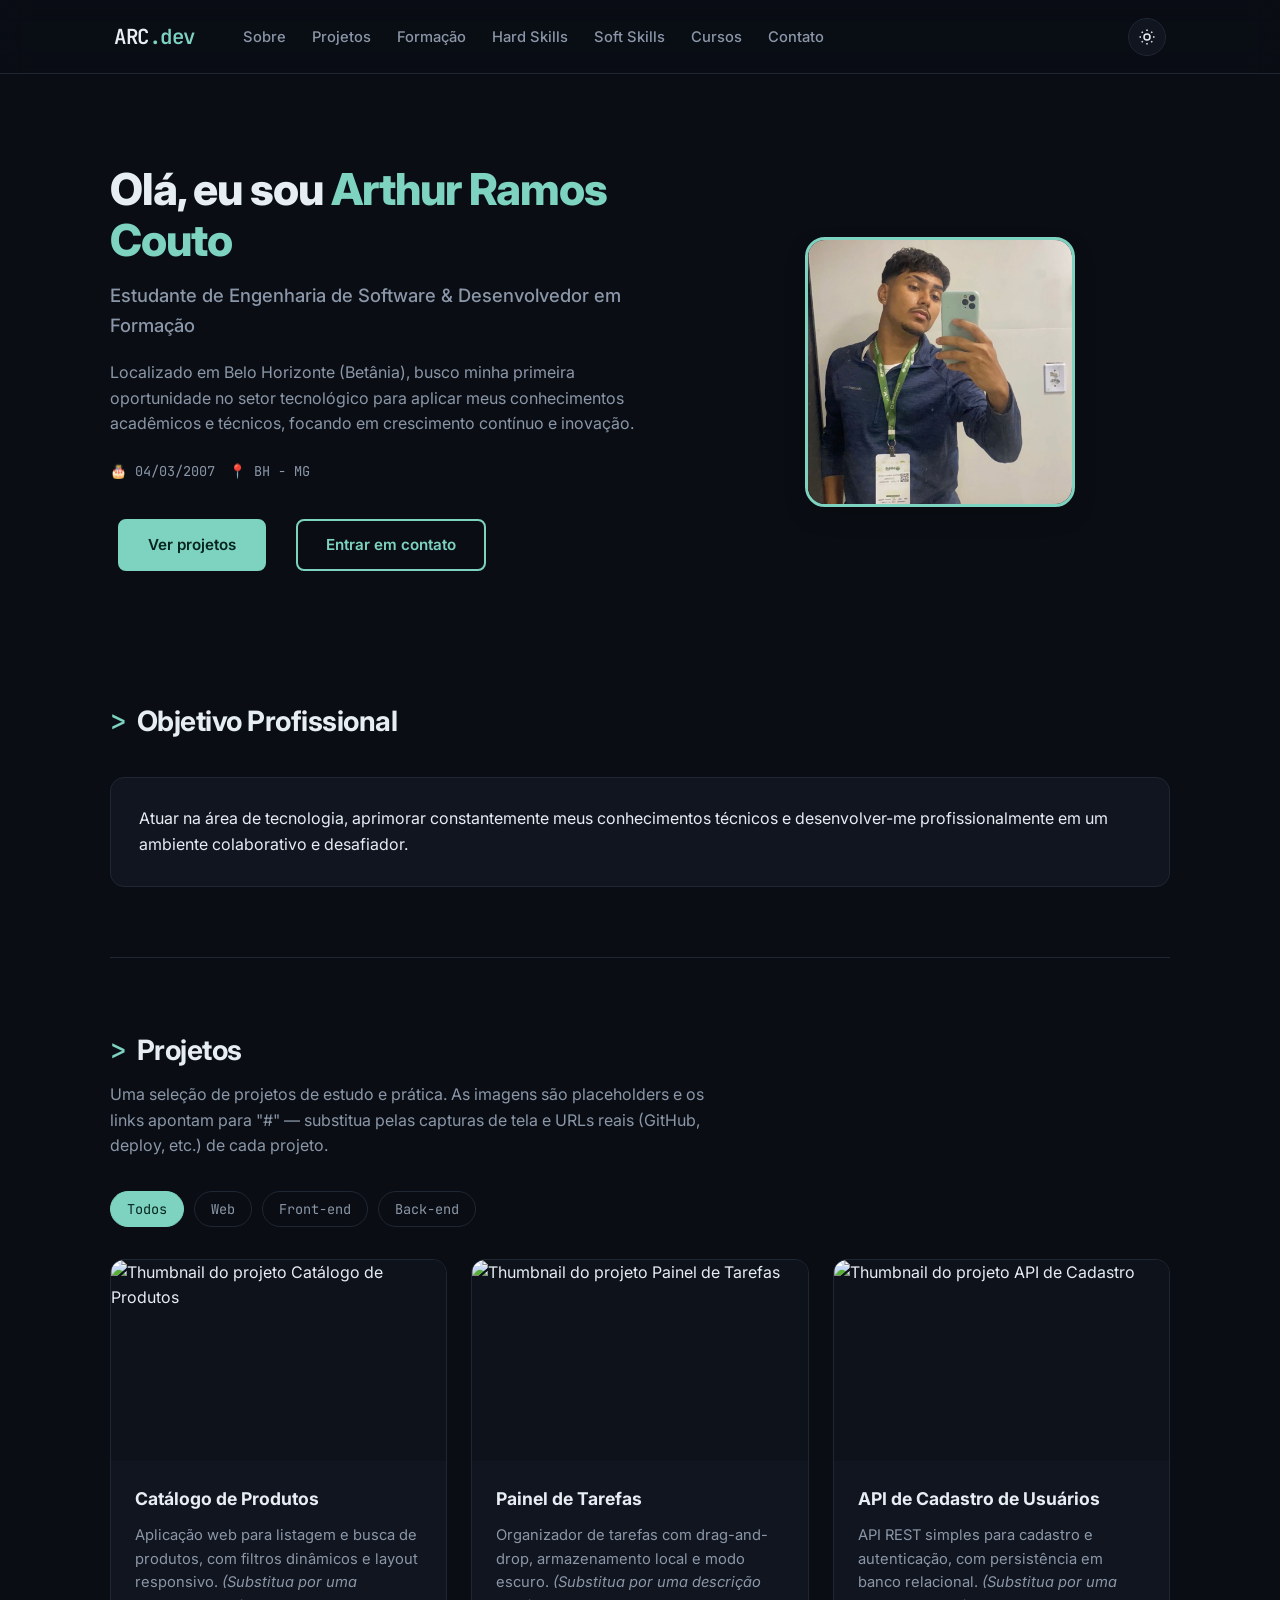
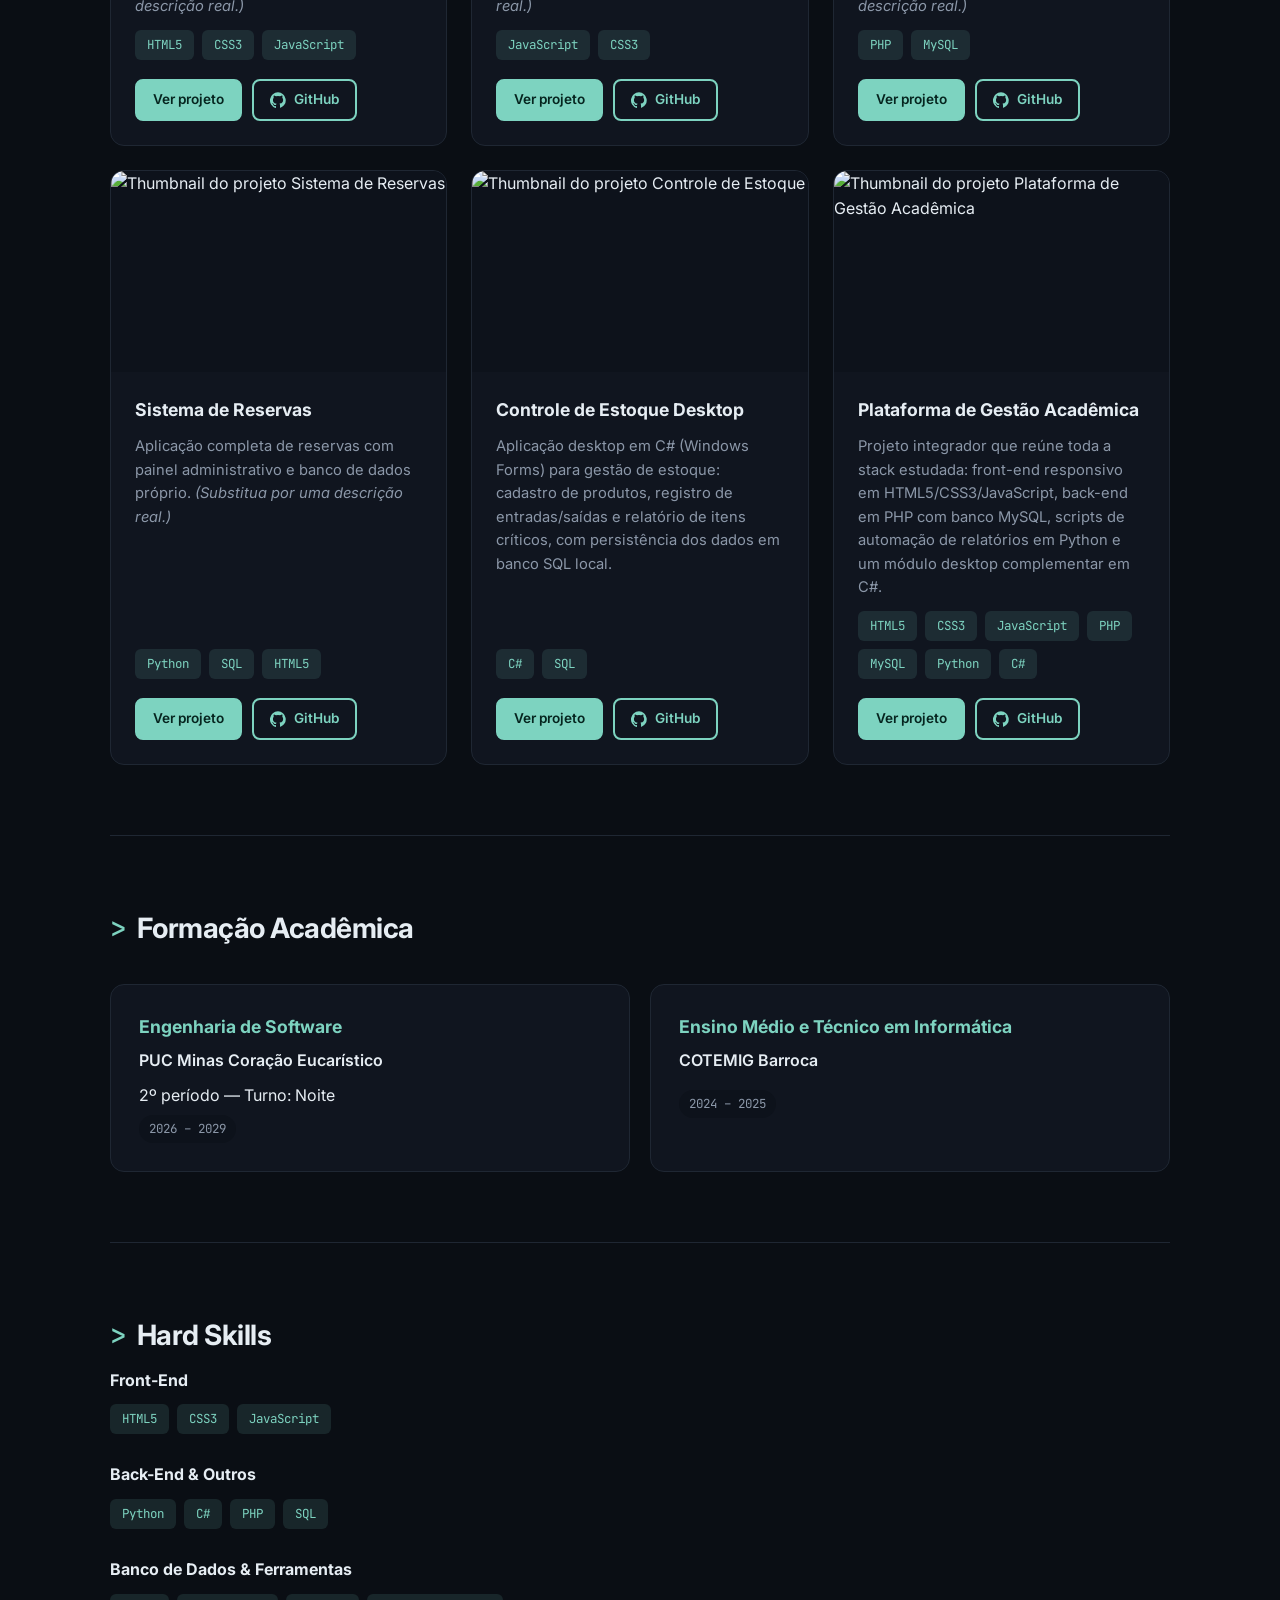
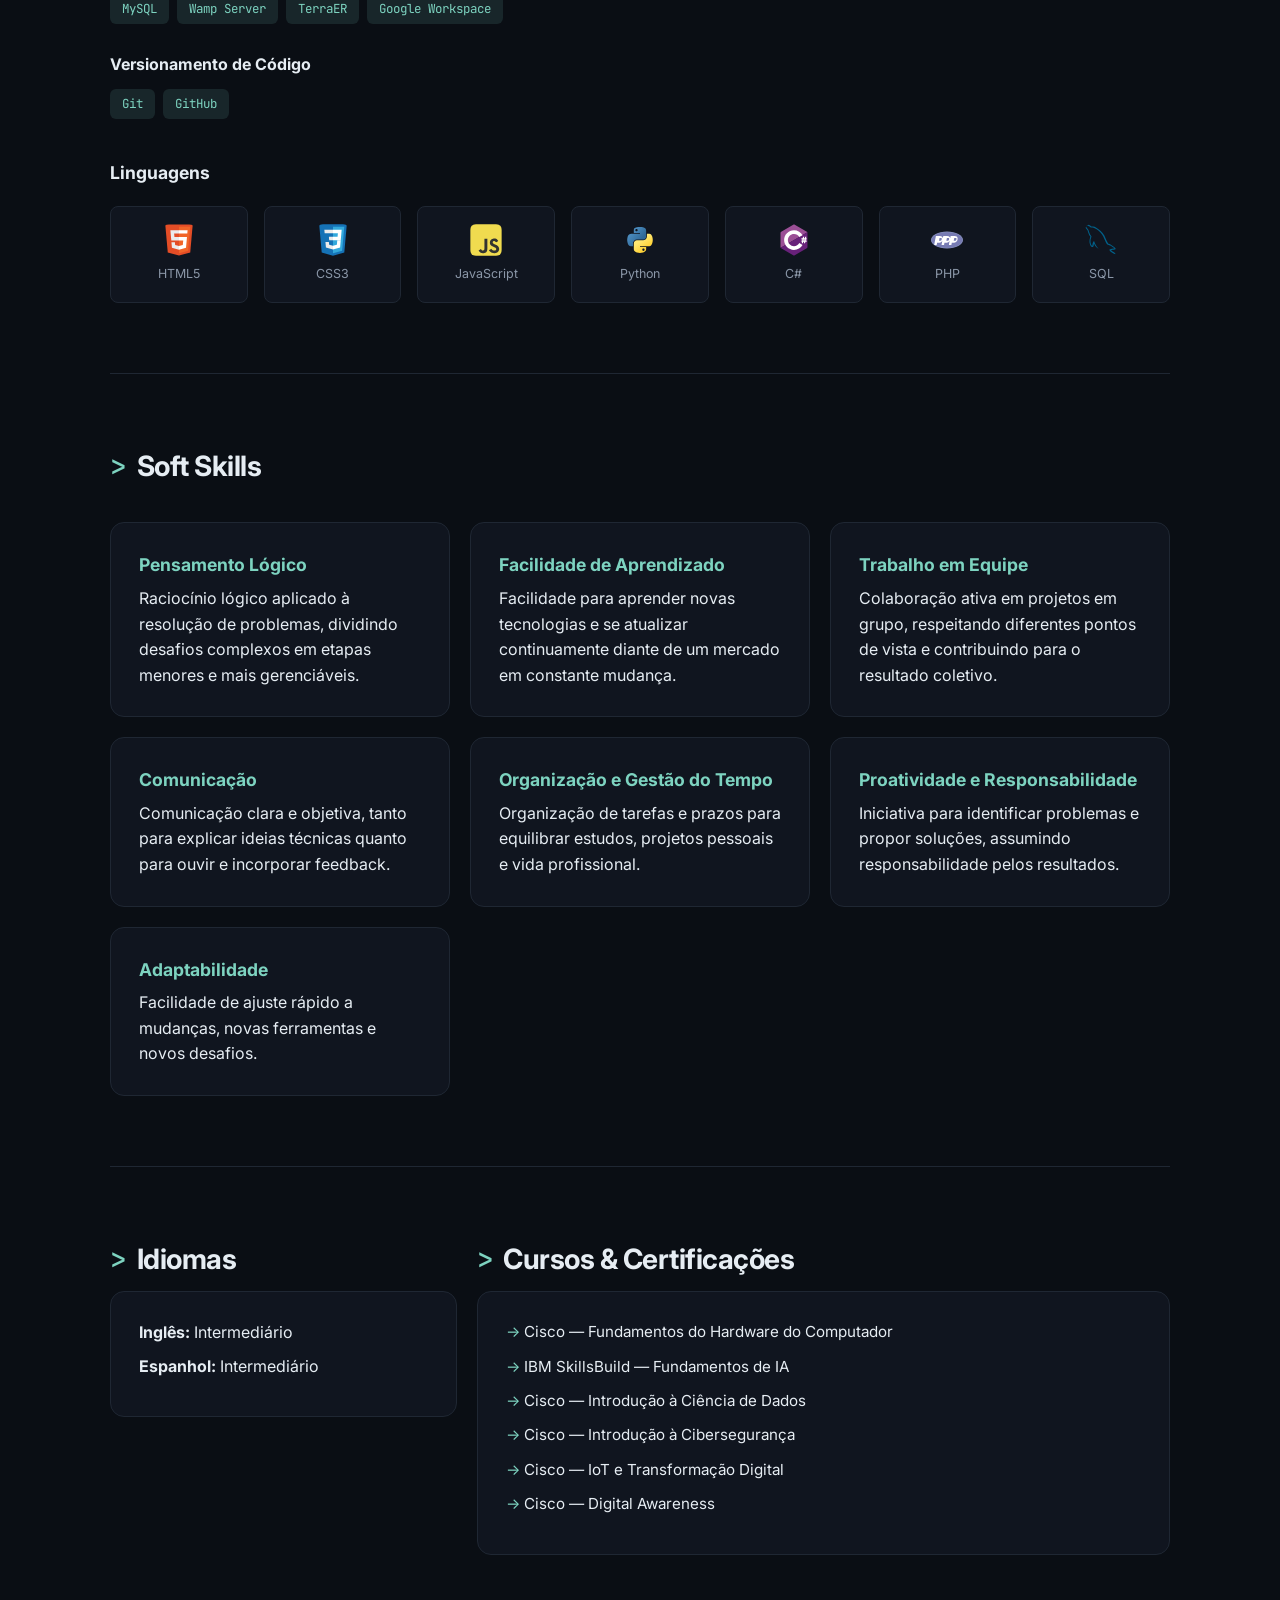
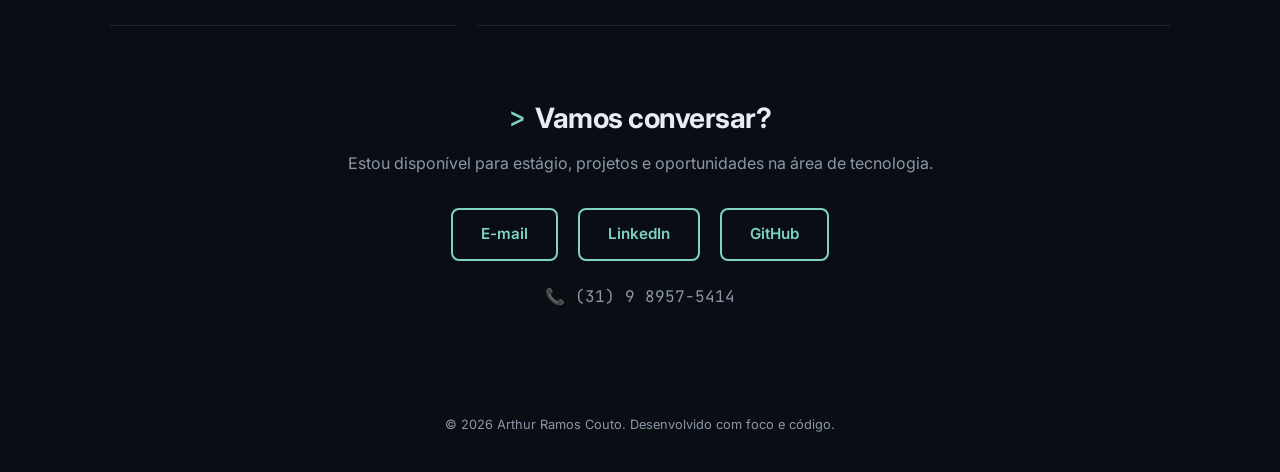
==== index.html @ ede93c72 "Portfólio atualizado" ====
<!DOCTYPE html>
<html lang="pt-br">
<head>
    <meta charset="UTF-8">
    <meta name="viewport" content="width=device-width, initial-scale=1.0">
    <title>Arthur Ramos Couto | Desenvolvedor em Formação</title>
    <meta name="description" content="Portfólio de Arthur Ramos Couto, estudante de Engenharia de Software em Belo Horizonte. Projetos, hard skills, soft skills e contato.">
    <meta name="theme-color" content="#0a0e14">

    <!-- Open Graph / SEO básico -->
    <meta property="og:title" content="Arthur Ramos Couto | Desenvolvedor em Formação">
    <meta property="og:description" content="Estudante de Engenharia de Software em busca da primeira oportunidade na área de tecnologia.">
    <meta property="og:type" content="website">

    <link rel="preconnect" href="https://fonts.googleapis.com">
    <link rel="preconnect" href="https://fonts.gstatic.com" crossorigin>
    <link href="https://fonts.googleapis.com/css2?family=Inter:wght@400;500;600;700;800&family=JetBrains+Mono:wght@400;500;600&display=swap" rel="stylesheet">

    <link rel="stylesheet" href="style.css">
</head>
<body>

    <!-- Pular para conteúdo: acessibilidade -->
    <a href="#sobre" class="skip-link">Pular para o conteúdo</a>

    <header>
        <nav class="navbar" aria-label="Navegação principal">
            <a href="#sobre" class="logo">ARC<span>.dev</span></a>

            <button class="theme-toggle" id="themeToggle" type="button" aria-label="Alternar tema claro/escuro">
                <svg class="icon-sun" viewBox="0 0 24 24" fill="none" stroke="currentColor" stroke-width="2" aria-hidden="true"><circle cx="12" cy="12" r="4"></circle><path d="M12 2v2M12 20v2M4.93 4.93l1.41 1.41M17.66 17.66l1.41 1.41M2 12h2M20 12h2M6.34 17.66l-1.41 1.41M19.07 4.93l-1.41 1.41"></path></svg>
                <svg class="icon-moon" viewBox="0 0 24 24" fill="none" stroke="currentColor" stroke-width="2" aria-hidden="true"><path d="M21 12.79A9 9 0 1111.21 3 7 7 0 0021 12.79z"></path></svg>
            </button>

            <button class="hamburger" id="hamburger" type="button" aria-label="Abrir menu" aria-expanded="false" aria-controls="navMenu">
                <span></span><span></span><span></span>
            </button>

            <ul id="navMenu" class="nav-menu">
                <li><a href="#sobre">Sobre</a></li>
                <li><a href="#projetos">Projetos</a></li>
                <li><a href="#formacao">Formação</a></li>
                <li><a href="#competencias">Hard Skills</a></li>
                <li><a href="#softskills">Soft Skills</a></li>
                <li><a href="#cursos">Cursos</a></li>
                <li><a href="#contato">Contato</a></li>
            </ul>
        </nav>
    </header>

    <main class="container">

        <!-- ============ HERO / SOBRE ============ -->
        <section id="sobre" class="hero">
            <div class="hero-wrapper">
                <div class="hero-content reveal">
                    <h1>Olá, eu sou <span class="highlight">Arthur Ramos Couto</span></h1>
                    <p class="subtitle">Estudante de Engenharia de Software &amp; Desenvolvedor em Formação</p>
                    <p class="description">
                        Localizado em Belo Horizonte (Betânia), busco minha primeira oportunidade no setor
                        tecnológico para aplicar meus conhecimentos acadêmicos e técnicos, focando em
                        crescimento contínuo e inovação.
                    </p>
                    <div class="badges">
                        <span>🎂 04/03/2007</span>
                        <span>📍 BH - MG</span>
                    </div>
                    <div class="hero-actions">
                        <a href="#projetos" class="btn">Ver projetos</a>
                        <a href="#contato" class="btn outline">Entrar em contato</a>
                    </div>
                </div>
                <div class="hero-image reveal">
                    <img src="foto-perfil.jpeg" alt="Foto de Arthur Ramos Couto" width="280" height="280" loading="eager">
                </div>
            </div>
        </section>

        <!-- ============ OBJETIVO ============ -->
        <section id="objetivo" class="section">
            <h2 class="section-title reveal">Objetivo Profissional</h2>
            <div class="card-grid solo">
                <div class="card reveal">
                    <p>Atuar na área de tecnologia, aprimorar constantemente meus conhecimentos técnicos e
                        desenvolver-me profissionalmente em um ambiente colaborativo e desafiador.</p>
                </div>
            </div>
        </section>

        <!-- ============ PROJETOS (NOVA SEÇÃO) ============ -->
        <section id="projetos" class="section">
            <h2 class="section-title reveal">Projetos</h2>
            <p class="section-subtitle reveal">
                Uma seleção de projetos de estudo e prática. As imagens são placeholders e os links
                apontam para "#" — substitua pelas capturas de tela e URLs reais (GitHub, deploy, etc.)
                de cada projeto.
            </p>

            <!-- Filtro de categorias -->
            <div class="filters reveal" role="group" aria-label="Filtrar projetos por categoria">
                <button class="filter-btn active" data-filter="all" type="button">Todos</button>
                <button class="filter-btn" data-filter="web" type="button">Web</button>
                <button class="filter-btn" data-filter="frontend" type="button">Front-end</button>
                <button class="filter-btn" data-filter="backend" type="button">Back-end</button>
            </div>

            <div class="project-grid" id="projectGrid">

                <article class="project-card reveal" data-category="web frontend">
                    <div class="project-thumb">
                        <img src="https://placehold.co/600x360/10151f/7dd3c0?text=Projeto+01" alt="Thumbnail do projeto Catálogo de Produtos" loading="lazy" width="600" height="360">
                    </div>
                    <div class="project-body">
                        <h3>Catálogo de Produtos</h3>
                        <p>Aplicação web para listagem e busca de produtos, com filtros dinâmicos e layout responsivo. <em>(Substitua por uma descrição real.)</em></p>
                        <div class="tags">
                            <span>HTML5</span><span>CSS3</span><span>JavaScript</span>
                        </div>
                        <div class="project-links">
                            <a href="Projetos/Projeto-01-Catalogo-de-Produtos/index.html" class="btn small" target="_blank" rel="noopener noreferrer">Ver projeto</a>
                            <a href="#" class="btn small outline" target="_blank" rel="noopener noreferrer">
                                <svg viewBox="0 0 24 24" width="16" height="16" fill="currentColor" aria-hidden="true"><path d="M12 .5a12 12 0 00-3.79 23.4c.6.11.82-.26.82-.58v-2.23c-3.34.72-4.04-1.61-4.04-1.61-.55-1.39-1.34-1.76-1.34-1.76-1.1-.75.08-.73.08-.73 1.21.09 1.85 1.25 1.85 1.25 1.08 1.84 2.83 1.31 3.52 1 .11-.78.42-1.31.76-1.61-2.67-.3-5.47-1.33-5.47-5.93 0-1.31.47-2.38 1.24-3.22-.13-.3-.54-1.52.12-3.18 0 0 1.01-.32 3.3 1.23a11.5 11.5 0 016 0c2.3-1.55 3.3-1.23 3.3-1.23.66 1.66.25 2.88.12 3.18.77.84 1.24 1.91 1.24 3.22 0 4.61-2.81 5.63-5.49 5.92.43.37.81 1.1.81 2.22v3.29c0 .32.22.7.83.58A12 12 0 0012 .5z"></path></svg>
                                GitHub
                            </a>
                        </div>
                    </div>
                </article>

                <article class="project-card reveal" data-category="frontend">
                    <div class="project-thumb">
                        <img src="https://placehold.co/600x360/10151f/f0b86e?text=Projeto+02" alt="Thumbnail do projeto Painel de Tarefas" loading="lazy" width="600" height="360">
                    </div>
                    <div class="project-body">
                        <h3>Painel de Tarefas</h3>
                        <p>Organizador de tarefas com drag-and-drop, armazenamento local e modo escuro. <em>(Substitua por uma descrição real.)</em></p>
                        <div class="tags">
                            <span>JavaScript</span><span>CSS3</span>
                        </div>
                        <div class="project-links">
                            <a href="Projetos/Projeto-02/index.html" class="btn small" target="_blank" rel="noopener noreferrer">Ver projeto</a>
                            <a href="#" class="btn small outline" target="_blank" rel="noopener noreferrer">
                                <svg viewBox="0 0 24 24" width="16" height="16" fill="currentColor" aria-hidden="true"><path d="M12 .5a12 12 0 00-3.79 23.4c.6.11.82-.26.82-.58v-2.23c-3.34.72-4.04-1.61-4.04-1.61-.55-1.39-1.34-1.76-1.34-1.76-1.1-.75.08-.73.08-.73 1.21.09 1.85 1.25 1.85 1.25 1.08 1.84 2.83 1.31 3.52 1 .11-.78.42-1.31.76-1.61-2.67-.3-5.47-1.33-5.47-5.93 0-1.31.47-2.38 1.24-3.22-.13-.3-.54-1.52.12-3.18 0 0 1.01-.32 3.3 1.23a11.5 11.5 0 016 0c2.3-1.55 3.3-1.23 3.3-1.23.66 1.66.25 2.88.12 3.18.77.84 1.24 1.91 1.24 3.22 0 4.61-2.81 5.63-5.49 5.92.43.37.81 1.1.81 2.22v3.29c0 .32.22.7.83.58A12 12 0 0012 .5z"></path></svg>
                                GitHub
                            </a>
                        </div>
                    </div>
                </article>

                <article class="project-card reveal" data-category="backend">
                    <div class="project-thumb">
                        <img src="https://placehold.co/600x360/10151f/7dd3c0?text=Projeto+03" alt="Thumbnail do projeto API de Cadastro" loading="lazy" width="600" height="360">
                    </div>
                    <div class="project-body">
                        <h3>API de Cadastro de Usuários</h3>
                        <p>API REST simples para cadastro e autenticação, com persistência em banco relacional. <em>(Substitua por uma descrição real.)</em></p>
                        <div class="tags">
                            <span>PHP</span><span>MySQL</span>
                        </div>
                        <div class="project-links">
                            <a href="Projetos/Projeto-03/index.html" class="btn small" target="_blank" rel="noopener noreferrer">Ver projeto</a>
                            <a href="#" class="btn small outline" target="_blank" rel="noopener noreferrer">
                                <svg viewBox="0 0 24 24" width="16" height="16" fill="currentColor" aria-hidden="true"><path d="M12 .5a12 12 0 00-3.79 23.4c.6.11.82-.26.82-.58v-2.23c-3.34.72-4.04-1.61-4.04-1.61-.55-1.39-1.34-1.76-1.34-1.76-1.1-.75.08-.73.08-.73 1.21.09 1.85 1.25 1.85 1.25 1.08 1.84 2.83 1.31 3.52 1 .11-.78.42-1.31.76-1.61-2.67-.3-5.47-1.33-5.47-5.93 0-1.31.47-2.38 1.24-3.22-.13-.3-.54-1.52.12-3.18 0 0 1.01-.32 3.3 1.23a11.5 11.5 0 016 0c2.3-1.55 3.3-1.23 3.3-1.23.66 1.66.25 2.88.12 3.18.77.84 1.24 1.91 1.24 3.22 0 4.61-2.81 5.63-5.49 5.92.43.37.81 1.1.81 2.22v3.29c0 .32.22.7.83.58A12 12 0 0012 .5z"></path></svg>
                                GitHub
                            </a>
                        </div>
                    </div>
                </article>

                <article class="project-card reveal" data-category="web backend">
                    <div class="project-thumb">
                        <img src="https://placehold.co/600x360/10151f/f0b86e?text=Projeto+04" alt="Thumbnail do projeto Sistema de Reservas" loading="lazy" width="600" height="360">
                    </div>
                    <div class="project-body">
                        <h3>Sistema de Reservas</h3>
                        <p>Aplicação completa de reservas com painel administrativo e banco de dados próprio. <em>(Substitua por uma descrição real.)</em></p>
                        <div class="tags">
                            <span>Python</span><span>SQL</span><span>HTML5</span>
                        </div>
                        <div class="project-links">
                            <a href="Projetos/Projeto-04/index.html" class="btn small" target="_blank" rel="noopener noreferrer">Ver projeto</a>
                            <a href="#" class="btn small outline" target="_blank" rel="noopener noreferrer">
                                <svg viewBox="0 0 24 24" width="16" height="16" fill="currentColor" aria-hidden="true"><path d="M12 .5a12 12 0 00-3.79 23.4c.6.11.82-.26.82-.58v-2.23c-3.34.72-4.04-1.61-4.04-1.61-.55-1.39-1.34-1.76-1.34-1.76-1.1-.75.08-.73.08-.73 1.21.09 1.85 1.25 1.85 1.25 1.08 1.84 2.83 1.31 3.52 1 .11-.78.42-1.31.76-1.61-2.67-.3-5.47-1.33-5.47-5.93 0-1.31.47-2.38 1.24-3.22-.13-.3-.54-1.52.12-3.18 0 0 1.01-.32 3.3 1.23a11.5 11.5 0 016 0c2.3-1.55 3.3-1.23 3.3-1.23.66 1.66.25 2.88.12 3.18.77.84 1.24 1.91 1.24 3.22 0 4.61-2.81 5.63-5.49 5.92.43.37.81 1.1.81 2.22v3.29c0 .32.22.7.83.58A12 12 0 0012 .5z"></path></svg>
                                GitHub
                            </a>
                        </div>
                    </div>
                </article>

                <article class="project-card reveal" data-category="backend">
                    <div class="project-thumb">
                        <img src="https://placehold.co/600x360/10151f/7dd3c0?text=Projeto+05" alt="Thumbnail do projeto Controle de Estoque" loading="lazy" width="600" height="360">
                    </div>
                    <div class="project-body">
                        <h3>Controle de Estoque Desktop</h3>
                        <p>Aplicação desktop em C# (Windows Forms) para gestão de estoque: cadastro de produtos, registro de entradas/saídas e relatório de itens críticos, com persistência dos dados em banco SQL local.</p>
                        <div class="tags">
                            <span>C#</span><span>SQL</span>
                        </div>
                        <div class="project-links">
                            <a href="Projetos/Projeto-05/index.html" class="btn small" target="_blank" rel="noopener noreferrer">Ver projeto</a>
                            <a href="#" class="btn small outline" target="_blank" rel="noopener noreferrer">
                                <svg viewBox="0 0 24 24" width="16" height="16" fill="currentColor" aria-hidden="true"><path d="M12 .5a12 12 0 00-3.79 23.4c.6.11.82-.26.82-.58v-2.23c-3.34.72-4.04-1.61-4.04-1.61-.55-1.39-1.34-1.76-1.34-1.76-1.1-.75.08-.73.08-.73 1.21.09 1.85 1.25 1.85 1.25 1.08 1.84 2.83 1.31 3.52 1 .11-.78.42-1.31.76-1.61-2.67-.3-5.47-1.33-5.47-5.93 0-1.31.47-2.38 1.24-3.22-.13-.3-.54-1.52.12-3.18 0 0 1.01-.32 3.3 1.23a11.5 11.5 0 016 0c2.3-1.55 3.3-1.23 3.3-1.23.66 1.66.25 2.88.12 3.18.77.84 1.24 1.91 1.24 3.22 0 4.61-2.81 5.63-5.49 5.92.43.37.81 1.1.81 2.22v3.29c0 .32.22.7.83.58A12 12 0 0012 .5z"></path></svg>
                                GitHub
                            </a>
                        </div>
                    </div>
                </article>

                <article class="project-card reveal" data-category="web frontend backend">
                    <div class="project-thumb">
                        <img src="https://placehold.co/600x360/10151f/f0b86e?text=Projeto+06" alt="Thumbnail do projeto Plataforma de Gestão Acadêmica" loading="lazy" width="600" height="360">
                    </div>
                    <div class="project-body">
                        <h3>Plataforma de Gestão Acadêmica</h3>
                        <p>Projeto integrador que reúne toda a stack estudada: front-end responsivo em HTML5/CSS3/JavaScript, back-end em PHP com banco MySQL, scripts de automação de relatórios em Python e um módulo desktop complementar em C#.</p>
                        <div class="tags">
                            <span>HTML5</span><span>CSS3</span><span>JavaScript</span><span>PHP</span><span>MySQL</span><span>Python</span><span>C#</span>
                        </div>
                        <div class="project-links">
                            <a href="Projetos/Projeto-06/index.html" class="btn small" target="_blank" rel="noopener noreferrer">Ver projeto</a>
                            <a href="#" class="btn small outline" target="_blank" rel="noopener noreferrer">
                                <svg viewBox="0 0 24 24" width="16" height="16" fill="currentColor" aria-hidden="true"><path d="M12 .5a12 12 0 00-3.79 23.4c.6.11.82-.26.82-.58v-2.23c-3.34.72-4.04-1.61-4.04-1.61-.55-1.39-1.34-1.76-1.34-1.76-1.1-.75.08-.73.08-.73 1.21.09 1.85 1.25 1.85 1.25 1.08 1.84 2.83 1.31 3.52 1 .11-.78.42-1.31.76-1.61-2.67-.3-5.47-1.33-5.47-5.93 0-1.31.47-2.38 1.24-3.22-.13-.3-.54-1.52.12-3.18 0 0 1.01-.32 3.3 1.23a11.5 11.5 0 016 0c2.3-1.55 3.3-1.23 3.3-1.23.66 1.66.25 2.88.12 3.18.77.84 1.24 1.91 1.24 3.22 0 4.61-2.81 5.63-5.49 5.92.43.37.81 1.1.81 2.22v3.29c0 .32.22.7.83.58A12 12 0 0012 .5z"></path></svg>
                                GitHub
                            </a>
                        </div>
                    </div>
                </article>

            </div>

            <p class="filter-empty" id="filterEmpty" hidden>Nenhum projeto encontrado para este filtro.</p>
        </section>

        <!-- ============ FORMAÇÃO ============ -->
        <section id="formacao" class="section">
            <h2 class="section-title reveal">Formação Acadêmica</h2>
            <div class="card-grid">
                <div class="card reveal">
                    <h3>Engenharia de Software</h3>
                    <p class="institution">PUC Minas Coração Eucarístico</p>
                    <p>2º período — Turno: Noite</p>
                    <span class="status">2026 – 2029</span>
                </div>
                <div class="card reveal">
                    <h3>Ensino Médio e Técnico em Informática</h3>
                    <p class="institution">COTEMIG Barroca</p>
                    <span class="date">2024 – 2025</span>
                </div>
            </div>
        </section>

        <!-- ============ COMPETÊNCIAS ============ -->
        <section id="competencias" class="section">
            <h2 class="section-title reveal">Hard Skills</h2>
            <div class="skills-container">
                <div class="skill-category reveal">
                    <h3>Front-End</h3>
                    <div class="tags">
                        <span>HTML5</span> <span>CSS3</span> <span>JavaScript</span>
                    </div>
                </div>
                <div class="skill-category reveal">
                    <h3>Back-End &amp; Outros</h3>
                    <div class="tags">
                        <span>Python</span> <span>C#</span> <span>PHP</span> <span>SQL</span>
                    </div>
                </div>
                <div class="skill-category reveal">
                    <h3>Banco de Dados &amp; Ferramentas</h3>
                    <div class="tags">
                        <span>MySQL</span> <span>Wamp Server</span> <span>TerraER</span> <span>Google Workspace</span>
                    </div>
                </div>
                <div class="skill-category reveal">
                    <h3>Versionamento de Código</h3>
                    <div class="tags">
                        <span>Git</span> <span>GitHub</span>
                    </div>
                </div>
            </div>

            <!-- Tecnologias com ícones -->
            <div class="tech-icons reveal">
                <h3 class="tech-heading">Linguagens</h3>
                <div class="tech-grid">
                    <div class="tech-item">
                        <svg viewBox="0 0 128 128" aria-hidden="true"><path fill="#E44D26" d="M19.037 113.876L9.032 1.661h109.936l-10.016 112.198-45.019 12.48z"/><path fill="#F16529" d="M64 116.8l36.378-10.086 8.559-95.878H64z"/><path fill="#EBEBEB" d="M64 52.455H45.788L44.53 38.361H64V24.599H29.489l.33 3.692 3.382 37.927H64zm0 35.743l-.061.017-15.327-4.14-.979-10.975H33.816l1.928 21.609 28.193 7.826.063-.017z"/><path fill="#fff" d="M63.952 52.455v13.763h16.947l-1.597 17.849-15.35 4.143v14.319l28.215-7.82.207-2.325 3.234-36.233.335-3.696h-3.708zm0-27.856v13.762h33.244l.276-3.092.628-6.978.329-3.692z"/></svg>
                        <span>HTML5</span>
                    </div>
                    <div class="tech-item">
                        <svg viewBox="0 0 128 128" aria-hidden="true"><path fill="#1572B6" d="M18.814 114.123L8.76 1.352h110.48l-10.064 112.754-45.243 12.543-45.119-12.526z"/><path fill="#33A9DC" d="M64.001 117.062l36.559-10.136 8.601-96.354h-45.16v106.49z"/><path fill="#fff" d="M64.001 51.429h18.302l1.264-14.163H64.001V23.435h34.682l-.332 3.711-3.4 38.114h-30.95V51.429z"/><path fill="#EBEBEB" d="M64.083 87.349l-.061.018-15.403-4.159-.985-11.031H33.752l1.937 21.717 28.331 7.863.063-.018v-14.39z"/><path fill="#fff" d="M81.127 64.675l-1.666 18.522-15.426 4.164v14.39l28.354-7.858.208-2.337 2.406-26.881H81.127z"/><path fill="#EBEBEB" d="M64.048 23.435v13.831H30.64l-.277-3.108-.63-7.012-.331-3.711h34.646zm-.047 27.996v13.831H48.792l-.277-3.108-.631-7.012-.33-3.711h16.447z"/></svg>
                        <span>CSS3</span>
                    </div>
                    <div class="tech-item">
                        <svg viewBox="0 0 128 128" aria-hidden="true"><path fill="#F0DB4F" d="M1.408 1.408h125.184v125.185H1.408z"/><path fill="#323330" d="M116.347 96.736c-.917-5.711-4.641-10.508-15.672-14.981-3.832-1.761-8.104-3.022-9.377-5.926-.452-1.69-.512-2.642-.226-3.665.821-3.32 4.784-4.355 7.925-3.403 2.023.678 3.938 2.237 5.093 4.724 5.402-3.498 5.391-3.475 9.163-5.879-1.381-2.141-2.118-3.129-3.022-4.045-3.249-3.629-7.676-5.498-14.756-5.355l-3.688.477c-3.534.893-6.902 2.748-8.877 5.235-5.926 6.724-4.236 18.492 2.975 23.335 7.104 5.332 17.54 6.545 18.873 11.531 1.297 6.104-4.486 8.08-10.234 7.378-4.236-.881-6.592-3.034-9.139-6.949-4.688 2.713-4.688 2.713-9.508 5.485 1.143 2.499 2.344 3.63 4.26 5.795 9.068 9.198 31.76 8.746 35.83-5.176.165-.478 1.261-3.666.38-8.581zM69.462 58.943H57.753l-.048 30.272c0 6.438.333 12.34-.714 14.149-1.713 3.558-6.152 3.117-8.175 2.427-2.059-1.012-3.106-2.451-4.319-4.485-.333-.584-.583-1.036-.667-1.071l-9.52 5.83c1.583 3.249 3.915 6.069 6.902 7.901 4.462 2.678 10.459 3.499 16.731 2.059 4.082-1.189 7.604-3.652 9.448-7.401 2.666-4.915 2.094-10.864 2.07-17.444.06-10.735.001-21.468.001-32.237z"/></svg>
                        <span>JavaScript</span>
                    </div>
                    <div class="tech-item">
                        <svg viewBox="0 0 128 128" aria-hidden="true"><linearGradient id="python-a" gradientUnits="userSpaceOnUse" x1="70.252" y1="1237.476" x2="170.659" y2="1151.089" gradientTransform="matrix(.563 0 0 -.568 -29.215 707.817)"><stop offset="0" stop-color="#5A9FD4"/><stop offset="1" stop-color="#306998"/></linearGradient><linearGradient id="python-b" gradientUnits="userSpaceOnUse" x1="209.474" y1="1098.811" x2="173.62" y2="1149.537" gradientTransform="matrix(.563 0 0 -.568 -29.215 707.817)"><stop offset="0" stop-color="#FFD43B"/><stop offset="1" stop-color="#FFE873"/></linearGradient><path fill="url(#python-a)" d="M63.391 1.988c-4.222.02-8.252.379-11.8 1.007-10.45 1.846-12.346 5.71-12.346 12.837v9.411h24.693v3.137H29.977c-7.176 0-13.46 4.313-15.426 12.521-2.268 9.405-2.368 15.275 0 25.096 1.755 7.311 5.947 12.519 13.124 12.519h8.491V67.234c0-8.151 7.051-15.34 15.426-15.34h24.665c6.866 0 12.346-5.654 12.346-12.548V15.833c0-6.693-5.646-11.72-12.346-12.837-4.244-.706-8.645-1.027-12.866-1.008zM50.037 9.557c2.55 0 4.634 2.117 4.634 4.721 0 2.593-2.083 4.69-4.634 4.69-2.56 0-4.633-2.097-4.633-4.69-.001-2.604 2.073-4.721 4.633-4.721z" transform="translate(0 10.26)"/><path fill="url(#python-b)" d="M91.682 28.38v10.966c0 8.5-7.208 15.655-15.426 15.655H51.591c-6.756 0-12.346 5.783-12.346 12.549v23.515c0 6.691 5.818 10.628 12.346 12.547 7.816 2.297 15.312 2.713 24.665 0 6.216-1.801 12.346-5.423 12.346-12.547v-9.412H63.938v-3.138h37.012c7.176 0 9.852-5.005 12.348-12.519 2.578-7.735 2.467-15.174 0-25.096-1.774-7.145-5.161-12.521-12.348-12.521h-9.268zM77.809 87.927c2.561 0 4.634 2.097 4.634 4.692 0 2.602-2.074 4.719-4.634 4.719-2.55 0-4.633-2.117-4.633-4.719 0-2.595 2.083-4.692 4.633-4.692z" transform="translate(0 10.26)"/></svg>
                        <span>Python</span>
                    </div>
                    <div class="tech-item">
                        <svg viewBox="0 0 128 128" aria-hidden="true"><path fill="#9B4F96" d="M115.4 30.7L67.1 2.9c-.8-.5-1.9-.7-3.1-.7-1.2 0-2.3.3-3.1.7l-48 27.9c-1.7 1-2.9 3.5-2.9 5.4v55.7c0 1.1.2 2.4 1 3.5l106.8-62c-.6-1.2-1.5-2.1-2.4-2.7z"/><path fill="#68217A" d="M10.7 95.3c.5.8 1.2 1.5 1.9 1.9l48.2 27.9c.8.5 1.9.7 3.1.7 1.2 0 2.3-.3 3.1-.7l48-27.9c1.7-1 2.9-3.5 2.9-5.4V36.1c0-.9-.1-1.9-.6-2.8l-106.6 62z"/><path fill="#fff" d="M85.3 76.1C81.1 83.5 73.1 88.5 64 88.5c-13.5 0-24.5-11-24.5-24.5s11-24.5 24.5-24.5c9.1 0 17.1 5 21.3 12.5l13-7.5c-6.8-11.9-19.6-20-34.3-20-21.8 0-39.5 17.7-39.5 39.5s17.7 39.5 39.5 39.5c14.6 0 27.4-8 34.2-19.8l-12.9-7.6zM97 66.2l.9-4.3h-4.2v-4.7h5.1L100 51h4.9l-1.2 6.1h3.8l1.2-6.1h4.8l-1.2 6.1h2.4v4.7h-3.3l-.9 4.3h4.2v4.7h-5.1l-1.2 6h-4.9l1.2-6h-3.8l-1.2 6h-4.8l1.2-6h-2.4v-4.7H97zm4.8 0h3.8l.9-4.3h-3.8l-.9 4.3z"/></svg>
                        <span>C#</span>
                    </div>
                    <div class="tech-item">
                        <svg viewBox="0 0 128 128" aria-hidden="true"><path fill="#8892BF" d="M0 64c0 18.593 28.654 33.667 64 33.667 35.346 0 64-15.074 64-33.667 0-18.593-28.655-33.667-64-33.667C28.654 30.333 0 45.407 0 64Z"/><path fill="#777bb3" d="M64 95.167c33.965 0 61.5-13.955 61.5-31.167 0-17.214-27.535-31.167-61.5-31.167S2.5 46.786 2.5 64c0 17.212 27.535 31.167 61.5 31.167Z"/><path fill="#fff" d="M34.19 55.826h3.891c3.107 0 4.186.682 4.553 1.089.607.674.723 2.097.331 4.112-.439 2.257-1.253 3.858-2.42 4.756-1.194.92-3.138 1.386-5.773 1.386h-2.786l2.205-11.342zm-13.459-8.1a1.39 1.39 0 0 0-1.364 1.123L12.81 82.588a1.39 1.39 0 0 0 1.363 1.653h7.35a1.39 1.39 0 0 0 1.363-1.124l1.525-7.846h5.151c2.912 0 5.364-.318 7.287-.944 1.977-.642 3.796-1.731 5.406-3.237a16.522 16.522 0 0 0 3.259-4.087c.831-1.487 1.429-3.147 1.775-4.931.86-4.423.161-7.964-2.076-10.524-2.216-2.537-5.698-3.823-10.349-3.823H20.731zm42.895 8.1h3.891c3.107 0 4.186.682 4.552 1.089.607.674.724 2.097.332 4.112-.44 2.257-1.254 3.858-2.421 4.756-1.194.92-3.138 1.386-5.773 1.386h-2.786l2.205-11.342zm-13.46-8.1a1.39 1.39 0 0 0-1.363 1.123l-6.558 33.739a1.39 1.39 0 0 0 1.364 1.653h7.35a1.39 1.39 0 0 0 1.363-1.124l1.525-7.846h5.15c2.912 0 5.365-.318 7.287-.944 1.978-.642 3.797-1.731 5.408-3.237a16.52 16.52 0 0 0 3.258-4.087c.832-1.487 1.428-3.147 1.775-4.931.86-4.423.162-7.964-2.076-10.524-2.216-2.537-5.697-3.823-10.35-3.823H50.166zm42.9 8.1h3.891c3.107 0 4.186.682 4.552 1.089.61.674.724 2.097.333 4.112-.44 2.257-1.254 3.858-2.421 4.756-1.195.92-3.139 1.386-5.773 1.386h-2.786l2.204-11.342zM79.606 47.626a1.39 1.39 0 0 0-1.363 1.123l-6.558 33.739a1.39 1.39 0 0 0 1.364 1.653h7.35a1.39 1.39 0 0 0 1.363-1.124l1.525-7.846h5.15c2.911 0 5.364-.318 7.286-.944 1.978-.642 3.797-1.731 5.408-3.238a16.52 16.52 0 0 0 3.258-4.086c.832-1.487 1.428-3.147 1.775-4.931.86-4.423.162-7.964-2.076-10.524-2.216-2.537-5.697-3.823-10.35-3.823H79.605z"/></svg>
                        <span>PHP</span>
                    </div>
                    <div class="tech-item">
                        <svg viewBox="0 0 128 128" aria-hidden="true"><path fill="#00618A" d="M117.688 98.242c-6.973-.191-12.297.461-16.852 2.379-1.293.547-3.355.559-3.566 2.18.711.746.82 1.859 1.387 2.777 1.086 1.754 2.922 4.113 4.559 5.352 1.789 1.348 3.633 2.793 5.551 3.961 3.414 2.082 7.223 3.27 10.504 5.352 1.938 1.23 3.859 2.777 5.75 4.164.934.684 1.563 1.75 2.773 2.18v-.195c-.637-.812-.801-1.93-1.387-2.777l-2.578-2.578c-2.52-3.344-5.719-6.281-9.117-8.719-2.711-1.949-8.781-4.578-9.91-7.73l-.199-.199c1.922-.219 4.172-.914 5.949-1.391 2.98-.797 5.645-.59 8.719-1.387l4.164-1.187v-.793c-1.555-1.594-2.664-3.707-4.359-5.152-4.441-3.781-9.285-7.555-14.273-10.703-2.766-1.746-6.184-2.883-9.117-4.363-.988-.496-2.719-.758-3.371-1.586-1.539-1.961-2.379-4.449-3.566-6.738-2.488-4.793-4.93-10.023-7.137-15.066-1.504-3.437-2.484-6.828-4.359-9.91-9-14.797-18.687-23.73-33.695-32.508-3.195-1.867-7.039-2.605-11.102-3.57l-6.543-.395c-1.332-.555-2.715-2.184-3.965-2.977C16.977 3.52 4.223-3.312.539 5.672-1.785 11.34 4.016 16.871 6.09 19.746c1.457 2.012 3.32 4.273 4.359 6.539.688 1.492.805 2.984 1.391 4.559 1.438 3.883 2.695 8.109 4.559 11.695.941 1.816 1.98 3.727 3.172 5.352.727.996 1.98 1.438 2.18 2.973-1.227 1.715-1.297 4.375-1.984 6.543-3.098 9.77-1.926 21.91 2.578 29.137 1.383 2.223 4.641 6.98 9.117 5.156 3.918-1.598 3.043-6.539 4.164-10.902.254-.988.098-1.715.594-2.379v.199l3.57 7.133c2.641 4.254 7.324 8.699 11.297 11.699 2.059 1.555 3.68 4.242 6.344 5.152v-.199h-.199c-.516-.805-1.324-1.137-1.98-1.781-1.551-1.523-3.277-3.414-4.559-5.156-3.613-4.902-6.805-10.27-9.711-15.855-1.391-2.668-2.598-5.609-3.77-8.324-.453-1.047-.445-2.633-1.387-3.172-1.281 1.988-3.172 3.598-4.164 5.945-1.582 3.754-1.789 8.336-2.375 13.082-.348.125-.195.039-.398.199-2.762-.668-3.73-3.508-4.758-5.949-2.594-6.164-3.078-16.09-.793-23.191.59-1.836 3.262-7.617 2.18-9.316-.516-1.691-2.219-2.672-3.172-3.965-1.18-1.598-2.355-3.703-3.172-5.551-2.125-4.805-3.113-10.203-5.352-15.062-1.07-2.324-2.875-4.676-4.359-6.738-1.645-2.289-3.484-3.977-4.758-6.742-.453-.984-1.066-2.559-.398-3.566.215-.684.516-.969 1.191-1.191 1.148-.887 4.352.297 5.547.793 3.18 1.32 5.832 2.578 8.527 4.363 1.289.855 2.598 2.512 4.16 2.973h1.785c2.789.641 5.914.195 8.523.988 4.609 1.402 8.738 3.582 12.488 5.949 11.422 7.215 20.766 17.48 27.156 29.734 1.027 1.973 1.473 3.852 2.379 5.945 1.824 4.219 4.125 8.559 5.941 12.688 1.816 4.113 3.582 8.27 6.148 11.695 1.348 1.801 6.551 2.766 8.918 3.766 1.66.699 4.379 1.43 5.949 2.379 3 1.809 5.906 3.965 8.723 5.945 1.402.992 5.73 3.168 5.945 4.957z"/></svg>
                        <span>SQL</span>
                    </div>
                </div>
            </div>
        </section>

        <!-- ============ SOFT SKILLS ============ -->
        <section id="softskills" class="section">
            <h2 class="section-title reveal">Soft Skills</h2>
            <div class="card-grid">
                <div class="card reveal">
                    <h3>Pensamento Lógico</h3>
                    <p>Raciocínio lógico aplicado à resolução de problemas, dividindo desafios complexos em etapas menores e mais gerenciáveis.</p>
                </div>
                <div class="card reveal">
                    <h3>Facilidade de Aprendizado</h3>
                    <p>Facilidade para aprender novas tecnologias e se atualizar continuamente diante de um mercado em constante mudança.</p>
                </div>
                <div class="card reveal">
                    <h3>Trabalho em Equipe</h3>
                    <p>Colaboração ativa em projetos em grupo, respeitando diferentes pontos de vista e contribuindo para o resultado coletivo.</p>
                </div>
                <div class="card reveal">
                    <h3>Comunicação</h3>
                    <p>Comunicação clara e objetiva, tanto para explicar ideias técnicas quanto para ouvir e incorporar feedback.</p>
                </div>
                <div class="card reveal">
                    <h3>Organização e Gestão do Tempo</h3>
                    <p>Organização de tarefas e prazos para equilibrar estudos, projetos pessoais e vida profissional.</p>
                </div>
                <div class="card reveal">
                    <h3>Proatividade e Responsabilidade</h3>
                    <p>Iniciativa para identificar problemas e propor soluções, assumindo responsabilidade pelos resultados.</p>
                </div>
                <div class="card reveal">
                    <h3>Adaptabilidade</h3>
                    <p>Facilidade de ajuste rápido a mudanças, novas ferramentas e novos desafios.</p>
                </div>
            </div>
        </section>

        <!-- ============ IDIOMAS & CURSOS ============ -->
        <div class="two-columns">
            <section id="idiomas" class="section">
                <h2 class="section-title reveal">Idiomas</h2>
                <div class="card reveal">
                    <ul class="plain-list">
                        <li><strong>Inglês:</strong> Intermediário</li>
                        <li><strong>Espanhol:</strong> Intermediário</li>
                    </ul>
                </div>
            </section>

            <section id="cursos" class="section">
                <h2 class="section-title reveal">Cursos &amp; Certificações</h2>
                <div class="card reveal">
                    <ul class="course-list">
                        <li>Cisco — Fundamentos do Hardware do Computador</li>
                        <li>IBM SkillsBuild — Fundamentos de IA</li>
                        <li>Cisco — Introdução à Ciência de Dados</li>
                        <li>Cisco — Introdução à Cibersegurança</li>
                        <li>Cisco — IoT e Transformação Digital</li>
                        <li>Cisco — Digital Awareness</li>
                    </ul>
                </div>
            </section>
        </div>

        <!-- ============ CONTATO ============ -->
        <section id="contato" class="section contact">
            <h2 class="section-title reveal">Vamos conversar?</h2>
            <p class="section-subtitle reveal">Estou disponível para estágio, projetos e oportunidades na área de tecnologia.</p>
            <div class="contact-links reveal">
                
                <a href="mailto:arthurcouto4k@gmail.com" 
                    target="_blank"
                    rel="noopener noreferrer"
                    class="btn outline">
                    E-mail
                </a>

                <a href="https://www.linkedin.com/in/arthurcouto"
                   target="_blank"
                   rel="noopener noreferrer"
                   class="btn outline">
                   LinkedIn
                </a>

                <a href="https://github.com/arthurcouto4k"
                   target="_blank"
                   rel="noopener noreferrer"
                   class="btn outline">
                   GitHub
                </a>

                <p class="phone">📞 (31) 9 8957-5414</p>
            </div>
        </section>

    </main>

    <footer>
        <p>&copy; 2026 Arthur Ramos Couto. Desenvolvido com foco e código.</p>
    </footer>

    <!-- Botão Voltar ao Topo -->
    <button id="backToTop" class="back-to-top" type="button" aria-label="Voltar ao topo">
        <svg viewBox="0 0 24 24" fill="none" stroke="currentColor" stroke-width="2" aria-hidden="true"><path d="M12 19V5M5 12l7-7 7 7"></path></svg>
    </button>

    <script src="script.js"></script>
</body>
</html>
---- style.css ----
/* =========================================================
   DESIGN TOKENS
   Paleta: fundo grafite frio + acentos ciano-menta e âmbar,
   inspirada em terminais de código. Tipografia: Inter (corpo/
   display) + JetBrains Mono (labels, tags, dados técnicos).
   ========================================================= */
:root {
    /* Tema escuro (padrão) */
    --bg-color: #0a0e14;
    --bg-color-alt: #0d121b;
    --card-bg: #10151f;
    --card-border: #1f2733;
    --text-primary: #e6edf3;
    --text-secondary: #8b97a8;
    --accent: #7dd3c0;       /* ciano-menta: ação principal */
    --accent-strong: #5fc1ab;
    --accent-soft: rgba(125, 211, 192, 0.12);
    --accent-2: #f0b86e;     /* âmbar: uso pontual */
    --danger: #e8847a;
    --header-bg: rgba(10, 14, 20, 0.85);

    --font-display: 'Inter', sans-serif;
    --font-mono: 'JetBrains Mono', monospace;

    --radius-sm: 8px;
    --radius-md: 14px;
    --radius-lg: 20px;
    --shadow-soft: 0 10px 30px -15px rgba(0, 0, 0, 0.5);
    --shadow-lift: 0 20px 40px -20px rgba(125, 211, 192, 0.25);
    --transition: all 0.25s ease;
}

/* Tema claro */
[data-theme="light"] {
    --bg-color: #f7f8fa;
    --bg-color-alt: #ffffff;
    --card-bg: #ffffff;
    --card-border: #e2e6ec;
    --text-primary: #131a24;
    --text-secondary: #5b6573;
    --accent: #1f9e85;
    --accent-strong: #16806b;
    --accent-soft: rgba(31, 158, 133, 0.1);
    --accent-2: #c97c1f;
    --header-bg: rgba(247, 248, 250, 0.9);
    --shadow-soft: 0 10px 30px -15px rgba(20, 20, 30, 0.15);
    --shadow-lift: 0 20px 40px -20px rgba(31, 158, 133, 0.25);
}

/* =========================================================
   RESET & BASE
   ========================================================= */
* {
    margin: 0;
    padding: 0;
    box-sizing: border-box;
}

html {
    scroll-behavior: smooth;
}

body {
    background-color: var(--bg-color);
    color: var(--text-primary);
    font-family: var(--font-display);
    line-height: 1.6;
    transition: background-color 0.3s ease, color 0.3s ease;
    overflow-x: hidden;
}

img {
    max-width: 100%;
    display: block;
}

a {
    color: inherit;
}

.container {
    max-width: 1100px;
    margin: 0 auto;
    padding: 0 20px;
}

/* Link de acessibilidade: pular para conteúdo */
.skip-link {
    position: absolute;
    left: -999px;
    top: auto;
    background: var(--accent);
    color: #06251f;
    padding: 10px 16px;
    border-radius: var(--radius-sm);
    z-index: 2000;
    font-weight: 600;
}

.skip-link:focus {
    left: 16px;
    top: 16px;
}

/* Foco visível para navegação por teclado */
a:focus-visible,
button:focus-visible {
    outline: 2px solid var(--accent);
    outline-offset: 3px;
    border-radius: 4px;
}

/* =========================================================
   HEADER & NAV
   ========================================================= */
header {
    background-color: var(--header-bg);
    backdrop-filter: blur(12px);
    position: sticky;
    top: 0;
    z-index: 1000;
    border-bottom: 1px solid var(--card-border);
}

.navbar {
    display: flex;
    justify-content: space-between;
    align-items: center;
    padding: 1.1rem 1.5rem;
    max-width: 1100px;
    margin: 0 auto;
    position: relative;
}

.logo {
    font-family: var(--font-mono);
    font-size: 1.3rem;
    font-weight: 600;
    letter-spacing: -0.5px;
    text-decoration: none;
    color: var(--text-primary);
    margin-right: 48px;
}

.logo span {
    color: var(--accent);
}

.nav-menu {
    display: flex;
    list-style: none;
    gap: 26px;
}

.nav-menu a {
    text-decoration: none;
    color: var(--text-secondary);
    font-size: 0.92rem;
    font-weight: 500;
    transition: var(--transition);
    position: relative;
}

.nav-menu a:hover {
    color: var(--accent);
}

/* Botão de alternância de tema */
.theme-toggle {
    background: var(--card-bg);
    border: 1px solid var(--card-border);
    color: var(--text-primary);
    width: 38px;
    height: 38px;
    border-radius: 50%;
    display: flex;
    align-items: center;
    justify-content: center;
    cursor: pointer;
    margin-left: auto;
    order: 2;
    transition: var(--transition);
}

.theme-toggle:hover {
    border-color: var(--accent);
    color: var(--accent);
}

.theme-toggle svg {
    width: 18px;
    height: 18px;
}

.icon-moon { display: none; }
[data-theme="light"] .icon-sun { display: none; }
[data-theme="light"] .icon-moon { display: block; }

/* Hambúrguer (mobile) */
.hamburger {
    display: none;
    flex-direction: column;
    justify-content: center;
    gap: 5px;
    width: 38px;
    height: 38px;
    background: transparent;
    border: none;
    cursor: pointer;
    margin-left: 12px;
    order: 3;
}

.hamburger span {
    display: block;
    width: 22px;
    height: 2px;
    background: var(--text-primary);
    border-radius: 2px;
    transition: var(--transition);
}

.hamburger.active span:nth-child(1) { transform: translateY(7px) rotate(45deg); }
.hamburger.active span:nth-child(2) { opacity: 0; }
.hamburger.active span:nth-child(3) { transform: translateY(-7px) rotate(-45deg); }

/* =========================================================
   HERO
   ========================================================= */
.hero {
    padding: 90px 0 50px;
}

.hero-wrapper {
    display: flex;
    align-items: center;
    justify-content: space-between;
    gap: 50px;
}

.hero-content { flex: 1.2; }

.hero h1 {
    font-size: 2.75rem;
    font-weight: 800;
    line-height: 1.15;
    margin-bottom: 1rem;
    letter-spacing: -1px;
}

.highlight {
    color: var(--accent);
}

.subtitle {
    font-size: 1.15rem;
    color: var(--text-secondary);
    margin-bottom: 1.25rem;
    font-weight: 500;
}

.description {
    color: var(--text-secondary);
    max-width: 560px;
    margin-bottom: 1.5rem;
}

.badges {
    display: flex;
    gap: 14px;
    font-size: 0.85rem;
    color: var(--text-secondary);
    font-family: var(--font-mono);
    margin-bottom: 1.75rem;
    flex-wrap: wrap;
}

.hero-actions {
    display: flex;
    gap: 14px;
    flex-wrap: wrap;
}

.hero-image {
    flex: 1;
    display: flex;
    justify-content: center;
}

.hero-image img {
    width: 270px;
    height: 270px;
    object-fit: cover;
    border-radius: var(--radius-lg);
    border: 3px solid var(--accent);
    box-shadow: var(--shadow-soft);
    transition: var(--transition);
}

.hero-image img:hover {
    transform: scale(1.03) rotate(-1deg);
}

/* =========================================================
   SECTIONS & CARDS
   ========================================================= */
.section {
    padding: 70px 0;
    border-bottom: 1px solid var(--card-border);
}

.section-title {
    font-size: 1.75rem;
    font-weight: 700;
    margin-bottom: 0.6rem;
    position: relative;
    display: inline-block;
    letter-spacing: -0.5px;
}

.section-title::before {
    content: '>';
    color: var(--accent);
    margin-right: 10px;
    font-family: var(--font-mono);
    font-weight: 500;
}

.section-subtitle {
    color: var(--text-secondary);
    margin-bottom: 2rem;
    max-width: 620px;
}

.card-grid {
    display: grid;
    grid-template-columns: repeat(auto-fit, minmax(280px, 1fr));
    gap: 20px;
    margin-top: 1.5rem;
}

.card {
    background: var(--card-bg);
    padding: 1.75rem;
    border-radius: var(--radius-md);
    border: 1px solid var(--card-border);
    transition: var(--transition);
}

.card:hover {
    transform: translateY(-4px);
    border-color: var(--accent);
    box-shadow: var(--shadow-lift);
}

.card h3 {
    margin-bottom: 0.4rem;
    color: var(--accent);
    font-size: 1.1rem;
}

.institution {
    font-weight: 600;
    margin-bottom: 0.6rem;
}

.status, .date {
    display: inline-block;
    font-family: var(--font-mono);
    font-size: 0.78rem;
    color: var(--text-secondary);
    background: var(--bg-color-alt);
    padding: 4px 10px;
    border-radius: 20px;
    margin-top: 0.4rem;
}

.plain-list {
    list-style: none;
}

.plain-list li {
    margin-bottom: 0.5rem;
}

/* =========================================================
   PROJETOS
   ========================================================= */
.filters {
    display: flex;
    gap: 10px;
    flex-wrap: wrap;
    margin-bottom: 2rem;
}

.filter-btn {
    font-family: var(--font-mono);
    font-size: 0.85rem;
    background: transparent;
    border: 1px solid var(--card-border);
    color: var(--text-secondary);
    padding: 8px 16px;
    border-radius: 20px;
    cursor: pointer;
    transition: var(--transition);
}

.filter-btn:hover {
    border-color: var(--accent);
    color: var(--accent);
}

.filter-btn.active {
    background: var(--accent);
    border-color: var(--accent);
    color: #06251f;
}

[data-theme="light"] .filter-btn.active {
    color: #ffffff;
}

.project-grid {
    display: grid;
    grid-template-columns: repeat(auto-fit, minmax(280px, 1fr));
    gap: 24px;
}

.project-card {
    background: var(--card-bg);
    border: 1px solid var(--card-border);
    border-radius: var(--radius-md);
    overflow: hidden;
    transition: var(--transition);
    display: flex;
    flex-direction: column;
}

.project-card.is-hidden {
    display: none;
}

.project-card:hover {
    transform: translateY(-6px);
    border-color: var(--accent);
    box-shadow: var(--shadow-lift);
}

.project-thumb {
    aspect-ratio: 5 / 3;
    overflow: hidden;
    background: var(--bg-color-alt);
}

.project-thumb img {
    width: 100%;
    height: 100%;
    object-fit: cover;
    transition: transform 0.4s ease;
}

.project-card:hover .project-thumb img {
    transform: scale(1.06);
}

.project-body {
    padding: 1.5rem;
    display: flex;
    flex-direction: column;
    gap: 0.7rem;
    flex: 1;
}

.project-body h3 {
    font-size: 1.1rem;
    color: var(--text-primary);
}

.project-body p {
    color: var(--text-secondary);
    font-size: 0.92rem;
    flex: 1;
}

.project-links {
    display: flex;
    gap: 10px;
    margin-top: 0.5rem;
    flex-wrap: wrap;
}

.filter-empty {
    color: var(--text-secondary);
    text-align: center;
    padding: 2rem 0;
}

/* =========================================================
   TAGS
   ========================================================= */
.tags {
    display: flex;
    flex-wrap: wrap;
    gap: 8px;
}

.tags span {
    font-family: var(--font-mono);
    background: var(--accent-soft);
    color: var(--accent);
    padding: 5px 12px;
    border-radius: 6px;
    font-size: 0.78rem;
    transition: var(--transition);
}

.tags span:hover {
    background: var(--accent);
    color: #06251f;
}

[data-theme="light"] .tags span:hover {
    color: #ffffff;
}

/* =========================================================
   COMPETÊNCIAS / SKILLS
   ========================================================= */
.skills-container {
    display: flex;
    flex-direction: column;
    gap: 28px;
    margin-bottom: 2.5rem;
}

.skill-category h3 {
    margin-bottom: 0.7rem;
    font-size: 1rem;
}

/* Ícones de tecnologia */
.tech-heading {
    font-size: 1.1rem;
    margin-bottom: 1.2rem;
}

.tech-grid {
    display: grid;
    grid-template-columns: repeat(auto-fit, minmax(90px, 1fr));
    gap: 16px;
}

.tech-item {
    background: var(--card-bg);
    border: 1px solid var(--card-border);
    border-radius: var(--radius-sm);
    padding: 1.1rem 0.5rem;
    display: flex;
    flex-direction: column;
    align-items: center;
    gap: 8px;
    font-size: 0.78rem;
    color: var(--text-secondary);
    transition: var(--transition);
}

.tech-item svg {
    width: 32px;
    height: 32px;
    border-radius: 6px;
}

.tech-item:hover {
    border-color: var(--accent);
    transform: translateY(-3px);
}

/* =========================================================
   DUAS COLUNAS (IDIOMAS / CURSOS)
   ========================================================= */
.two-columns {
    display: grid;
    grid-template-columns: 1fr 2fr;
    gap: 20px;
}

.course-list {
    list-style: none;
}

.course-list li {
    margin-bottom: 10px;
    padding-left: 18px;
    position: relative;
    font-size: 0.95rem;
}

.course-list li::before {
    content: '→';
    position: absolute;
    left: 0;
    color: var(--accent);
}

/* =========================================================
   CONTATO
   ========================================================= */
.contact {
    text-align: center;
    border-bottom: none;
}

.contact .section-title { margin-bottom: 0.6rem; }
.contact .section-subtitle { margin: 0 auto 1rem; text-align: center; }

.contact-links {
    margin-top: 1.5rem;
}

.btn {
    display: inline-flex;
    align-items: center;
    gap: 8px;
    padding: 12px 28px;
    background: var(--accent);
    color: #06251f;
    text-decoration: none;
    border-radius: var(--radius-sm);
    font-weight: 600;
    margin: 8px;
    border: 2px solid var(--accent);
    transition: var(--transition);
    cursor: pointer;
    font-size: 0.95rem;
}

[data-theme="light"] .btn { color: #ffffff; }

.btn.small {
    padding: 8px 16px;
    font-size: 0.85rem;
    margin: 0;
}

.btn.outline {
    background: transparent;
    color: var(--accent);
}

.btn:hover {
    background: var(--accent-strong);
    border-color: var(--accent-strong);
    color: #06251f;
}

[data-theme="light"] .btn:hover { color: #fff; }

.btn.outline:hover {
    color: #06251f;
}

[data-theme="light"] .btn.outline:hover { color: #fff; }

.phone {
    margin-top: 15px;
    color: var(--text-secondary);
    font-family: var(--font-mono);
}

footer {
    text-align: center;
    padding: 36px;
    color: var(--text-secondary);
    font-size: 0.8rem;
}

/* =========================================================
   BOTÃO VOLTAR AO TOPO
   ========================================================= */
.back-to-top {
    position: fixed;
    bottom: 26px;
    right: 26px;
    width: 46px;
    height: 46px;
    border-radius: 50%;
    background: var(--accent);
    color: #06251f;
    border: none;
    display: flex;
    align-items: center;
    justify-content: center;
    cursor: pointer;
    box-shadow: var(--shadow-soft);
    opacity: 0;
    visibility: hidden;
    transform: translateY(10px);
    transition: var(--transition);
    z-index: 999;
}

[data-theme="light"] .back-to-top { color: #fff; }

.back-to-top.visible {
    opacity: 1;
    visibility: visible;
    transform: translateY(0);
}

.back-to-top svg {
    width: 20px;
    height: 20px;
}

/* =========================================================
   SCROLL REVEAL (estado inicial; JS adiciona .is-visible)
   ========================================================= */
.reveal {
    opacity: 0;
    transform: translateY(18px);
    transition: opacity 0.6s ease, transform 0.6s ease;
}

.reveal.is-visible {
    opacity: 1;
    transform: translateY(0);
}

/* Respeita preferência por menos movimento */
@media (prefers-reduced-motion: reduce) {
    *, *::before, *::after {
        animation-duration: 0.01ms !important;
        animation-iteration-count: 1 !important;
        transition-duration: 0.01ms !important;
        scroll-behavior: auto !important;
    }
}

/* =========================================================
   RESPONSIVIDADE
   ========================================================= */
@media (max-width: 900px) {
    .two-columns {
        grid-template-columns: 1fr;
    }
}

@media (max-width: 768px) {
    .hamburger { display: flex; }

    .nav-menu {
        position: absolute;
        top: 100%;
        left: 0;
        right: 0;
        background: var(--bg-color);
        border-bottom: 1px solid var(--card-border);
        flex-direction: column;
        align-items: center;
        gap: 0;
        max-height: 0;
        overflow: hidden;
        transition: max-height 0.35s ease;
        order: 4;
        width: 100%;
    }

    .nav-menu.open {
        max-height: 360px;
    }

    .nav-menu li {
        width: 100%;
        text-align: center;
    }

    .nav-menu a {
        display: block;
        padding: 14px 0;
    }

    .hero-wrapper {
        flex-direction: column-reverse;
        text-align: center;
        gap: 30px;
    }

    .hero h1 { font-size: 2.1rem; }
    .description { margin-left: auto; margin-right: auto; }
    .hero-actions { justify-content: center; }
    .badges { justify-content: center; }

    .hero-image img {
        width: 190px;
        height: 190px;
    }

    .back-to-top {
        bottom: 18px;
        right: 18px;
        width: 42px;
        height: 42px;
    }
}

@media (max-width: 480px) {
    .navbar { padding: 1rem 1.2rem; }
    .section { padding: 50px 0; }
    .hero { padding: 70px 0 40px; }
    .btn { padding: 11px 22px; font-size: 0.9rem; }
}
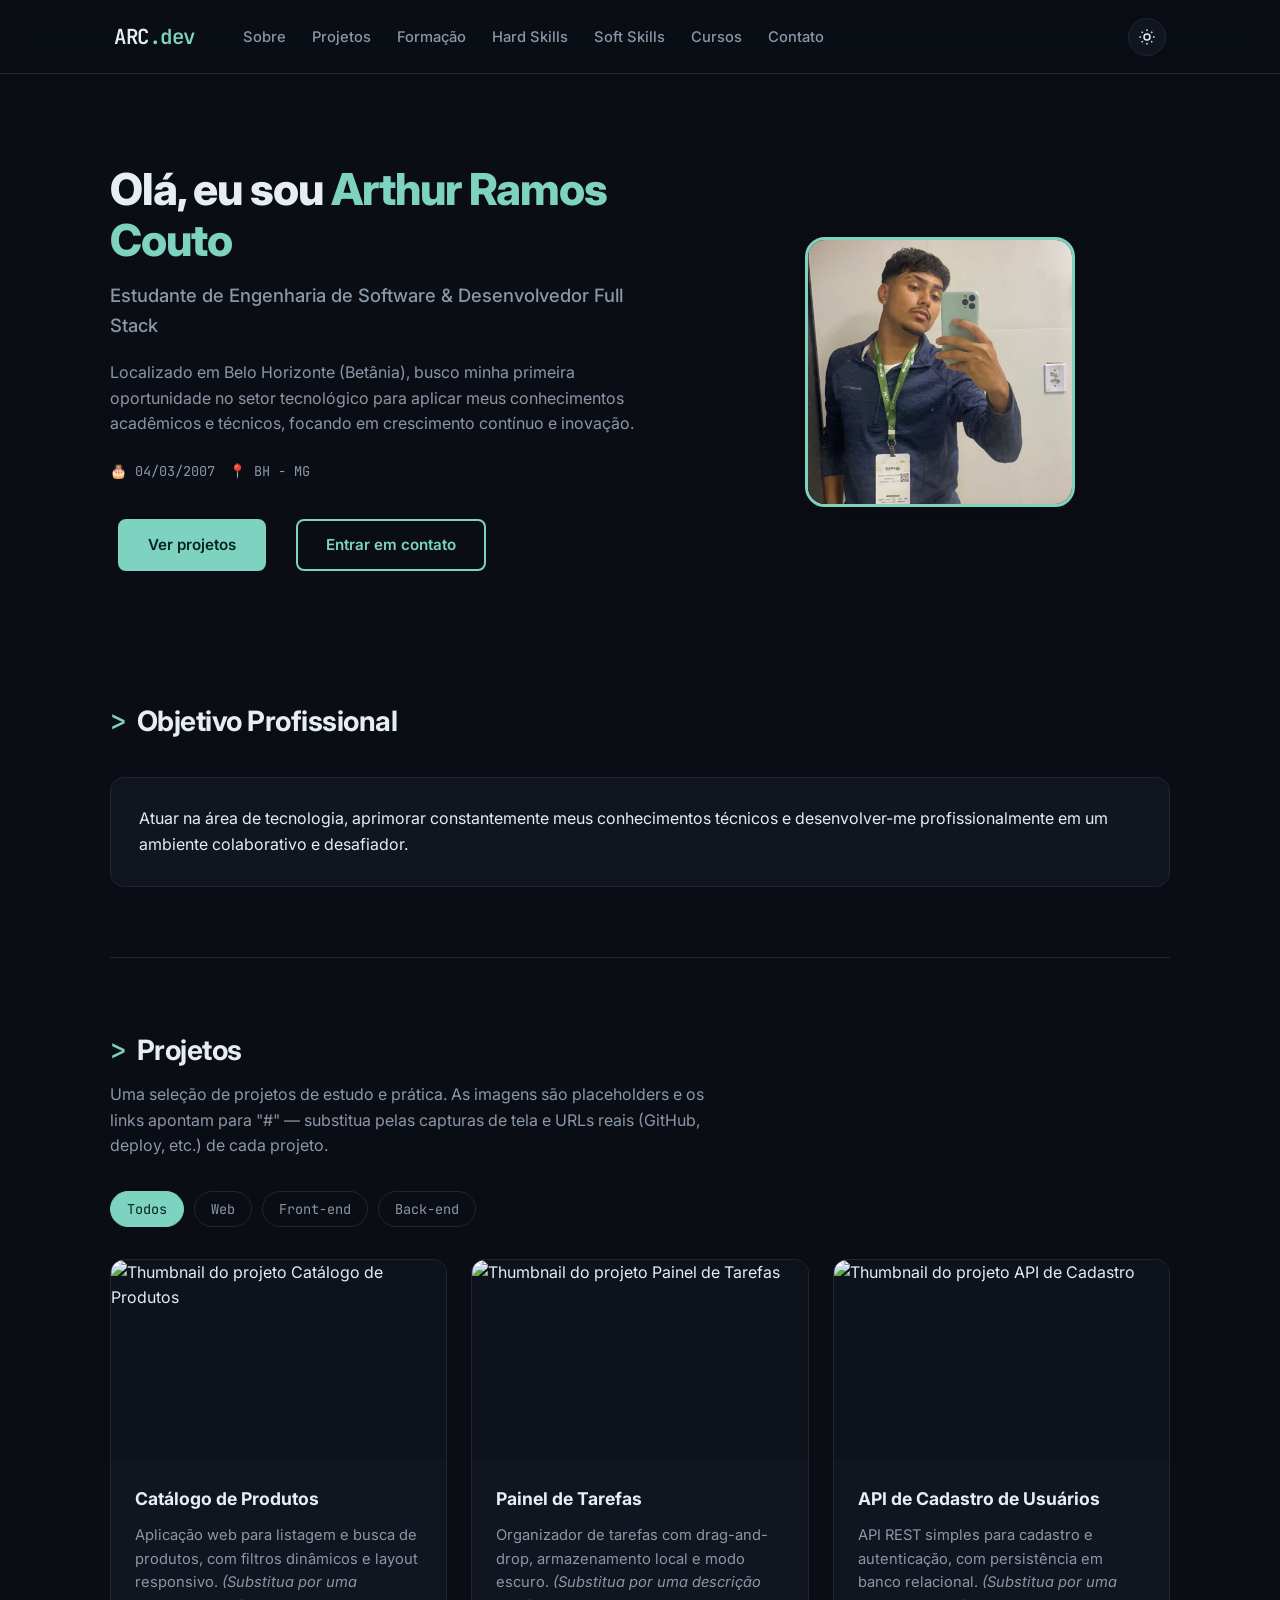
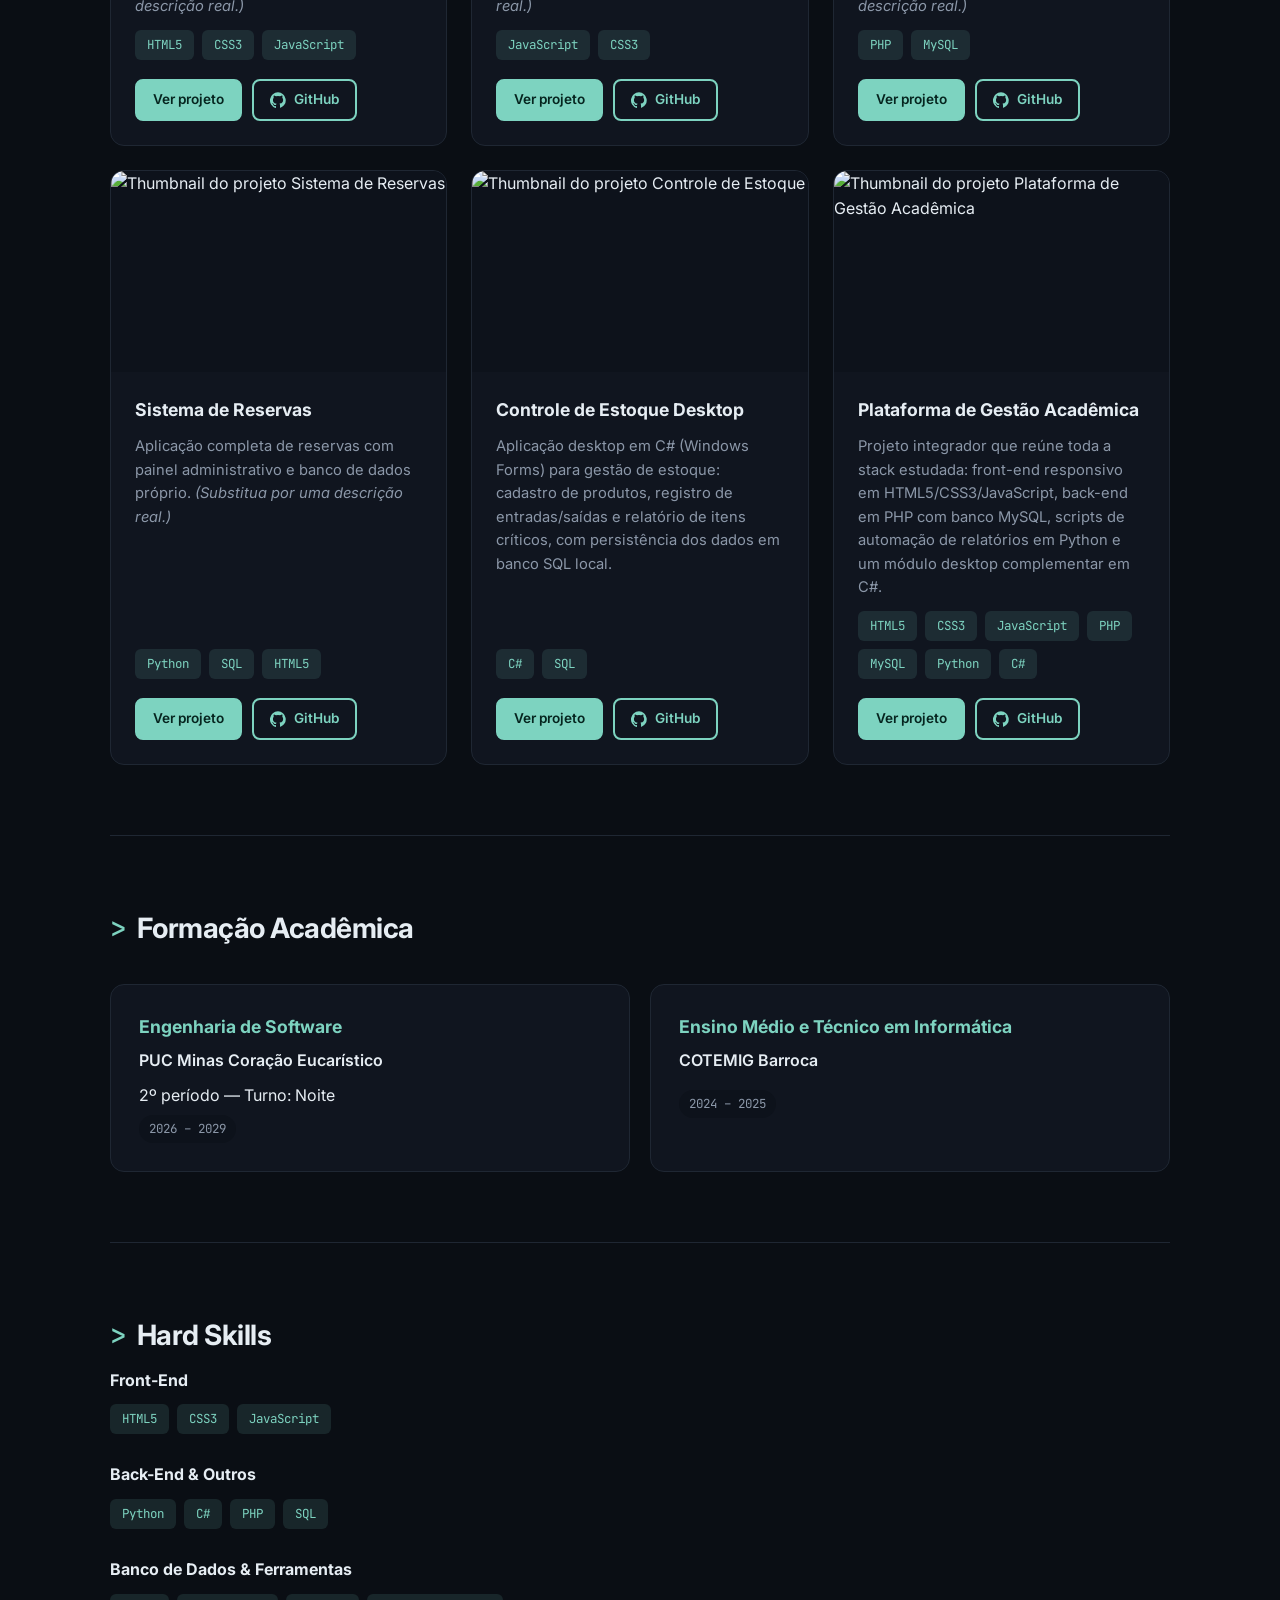
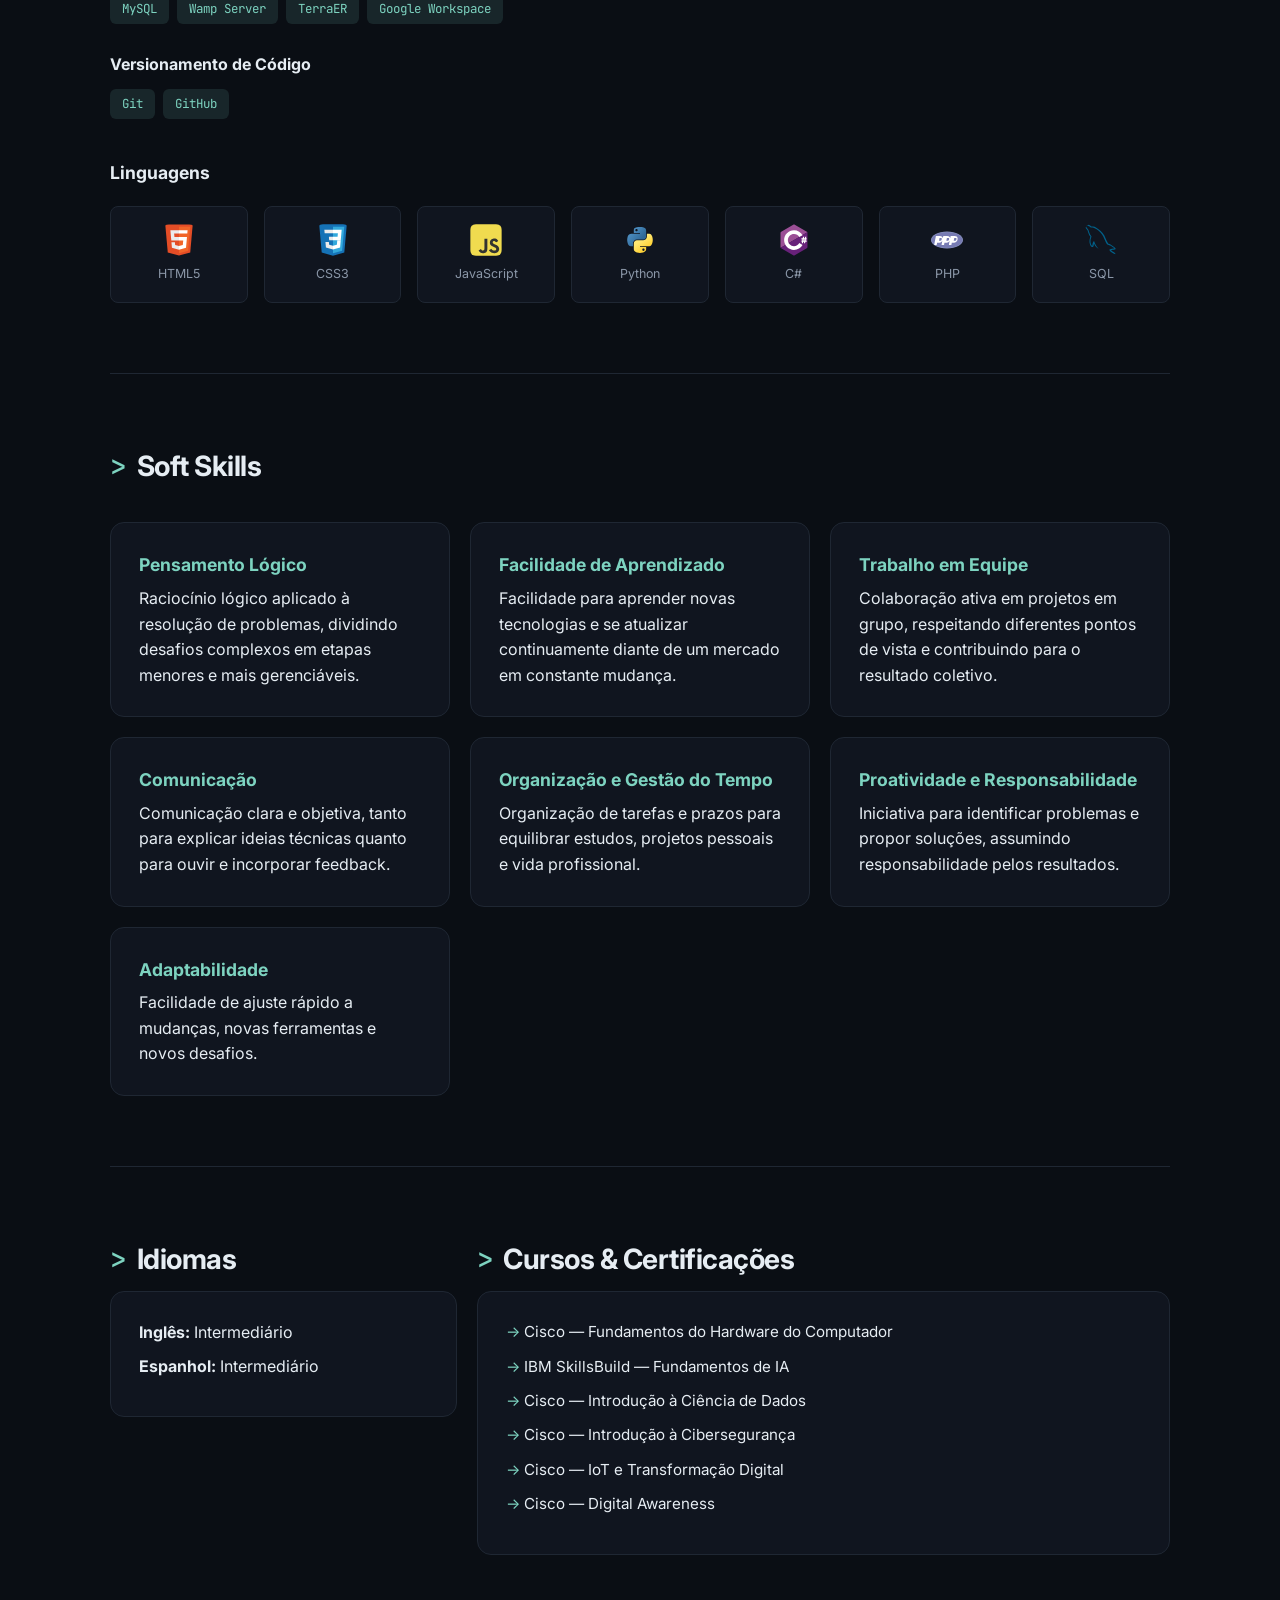
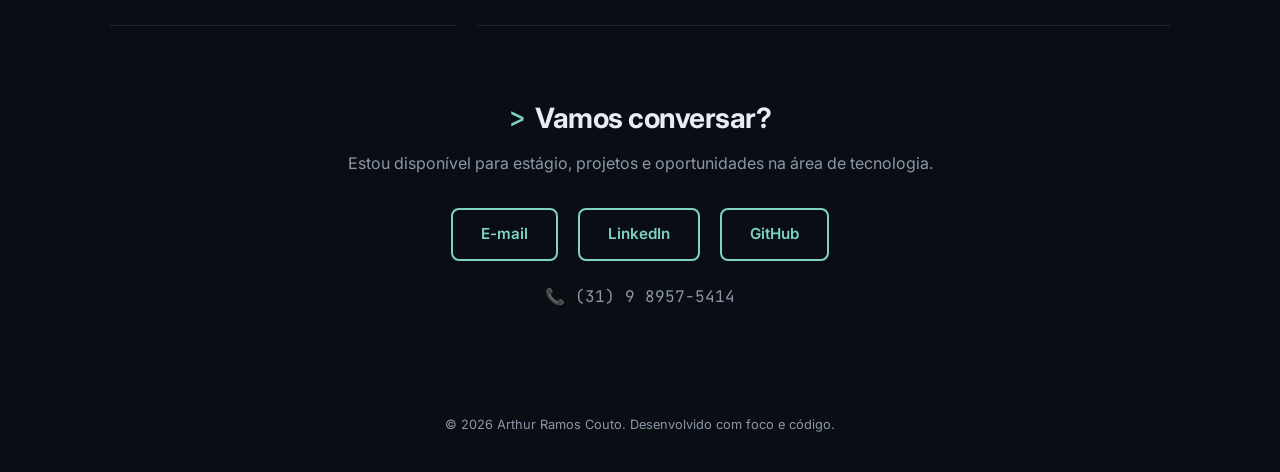
==== commit 5e2424bf: "Atualiza título do portfólio" ====
--- a/index.html
+++ b/index.html
@@ -55,7 +55,7 @@
             <div class="hero-wrapper">
                 <div class="hero-content reveal">
                     <h1>Olá, eu sou <span class="highlight">Arthur Ramos Couto</span></h1>
-                    <p class="subtitle">Estudante de Engenharia de Software &amp; Desenvolvedor em Formação</p>
+                    <p class="subtitle">Estudante de Engenharia de Software &amp; Desenvolvedor Full Stack</p>
                     <p class="description">
                         Localizado em Belo Horizonte (Betânia), busco minha primeira oportunidade no setor
                         tecnológico para aplicar meus conhecimentos acadêmicos e técnicos, focando em
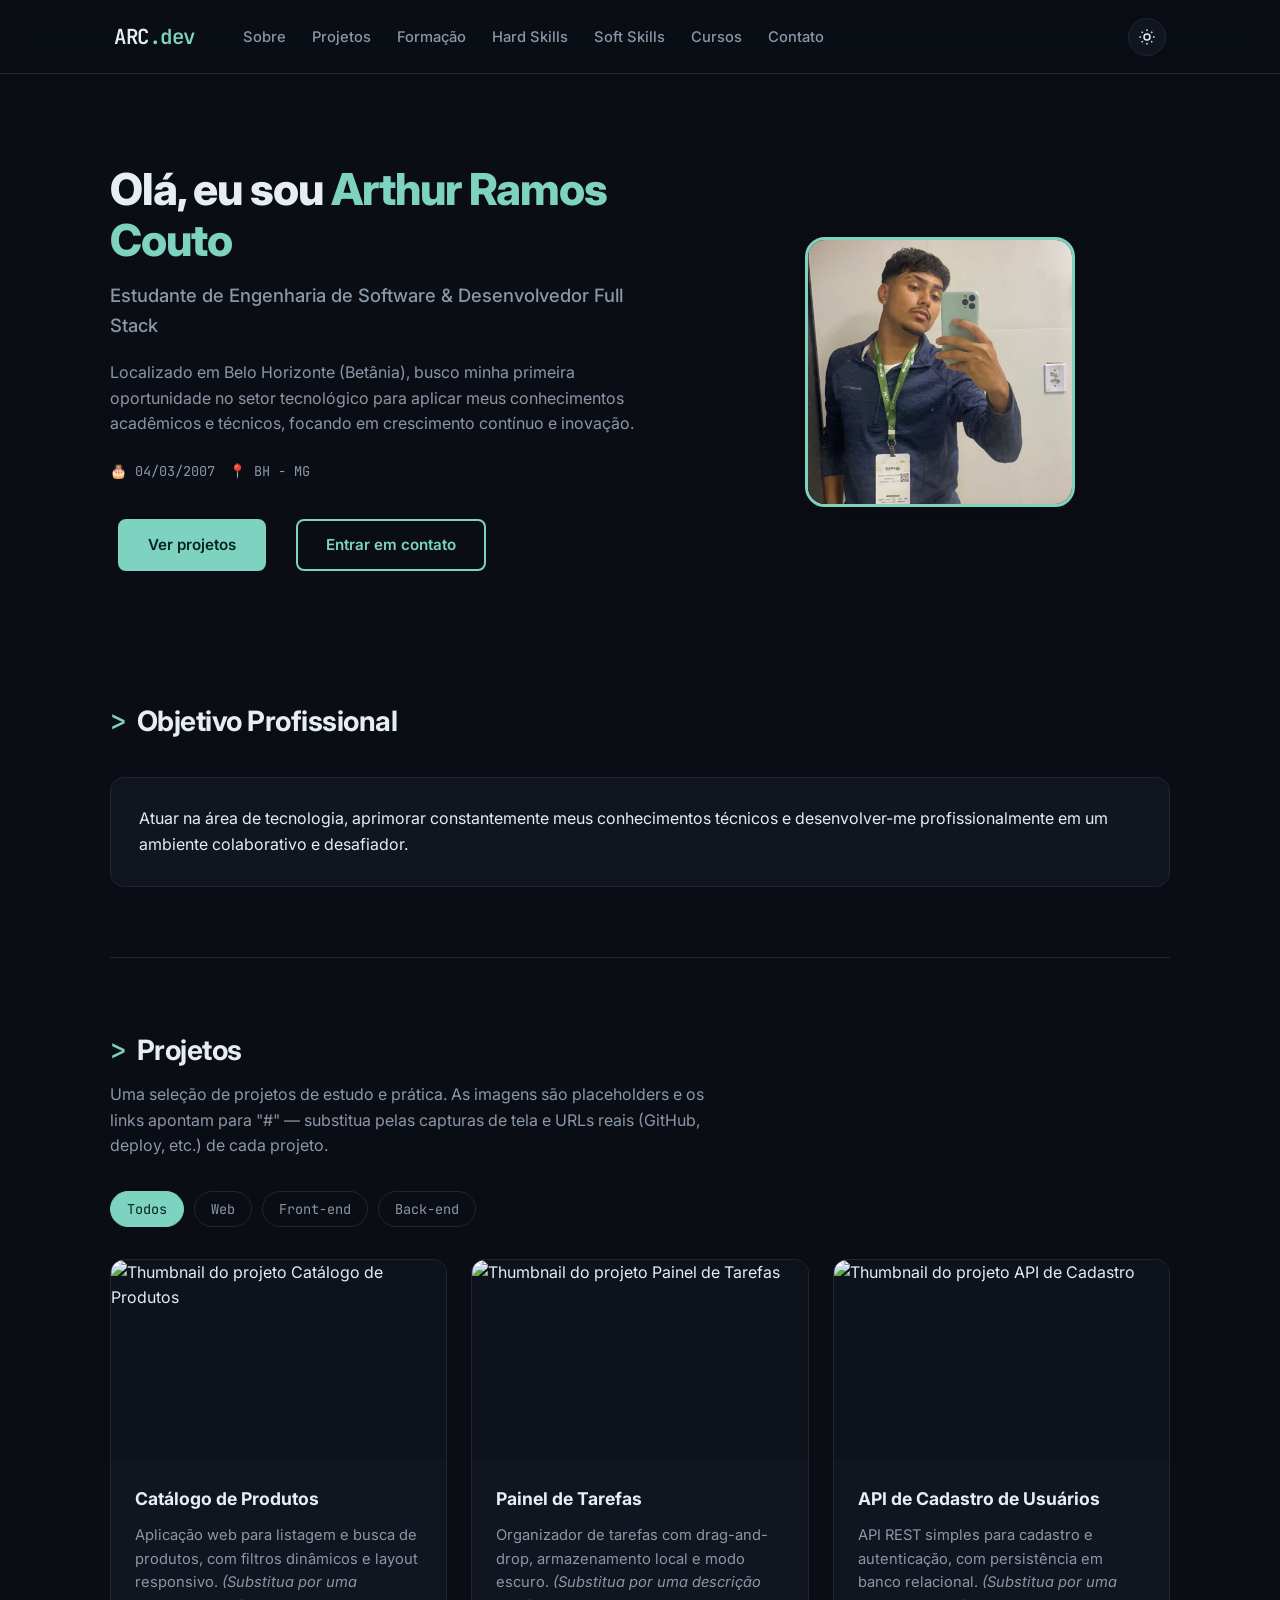
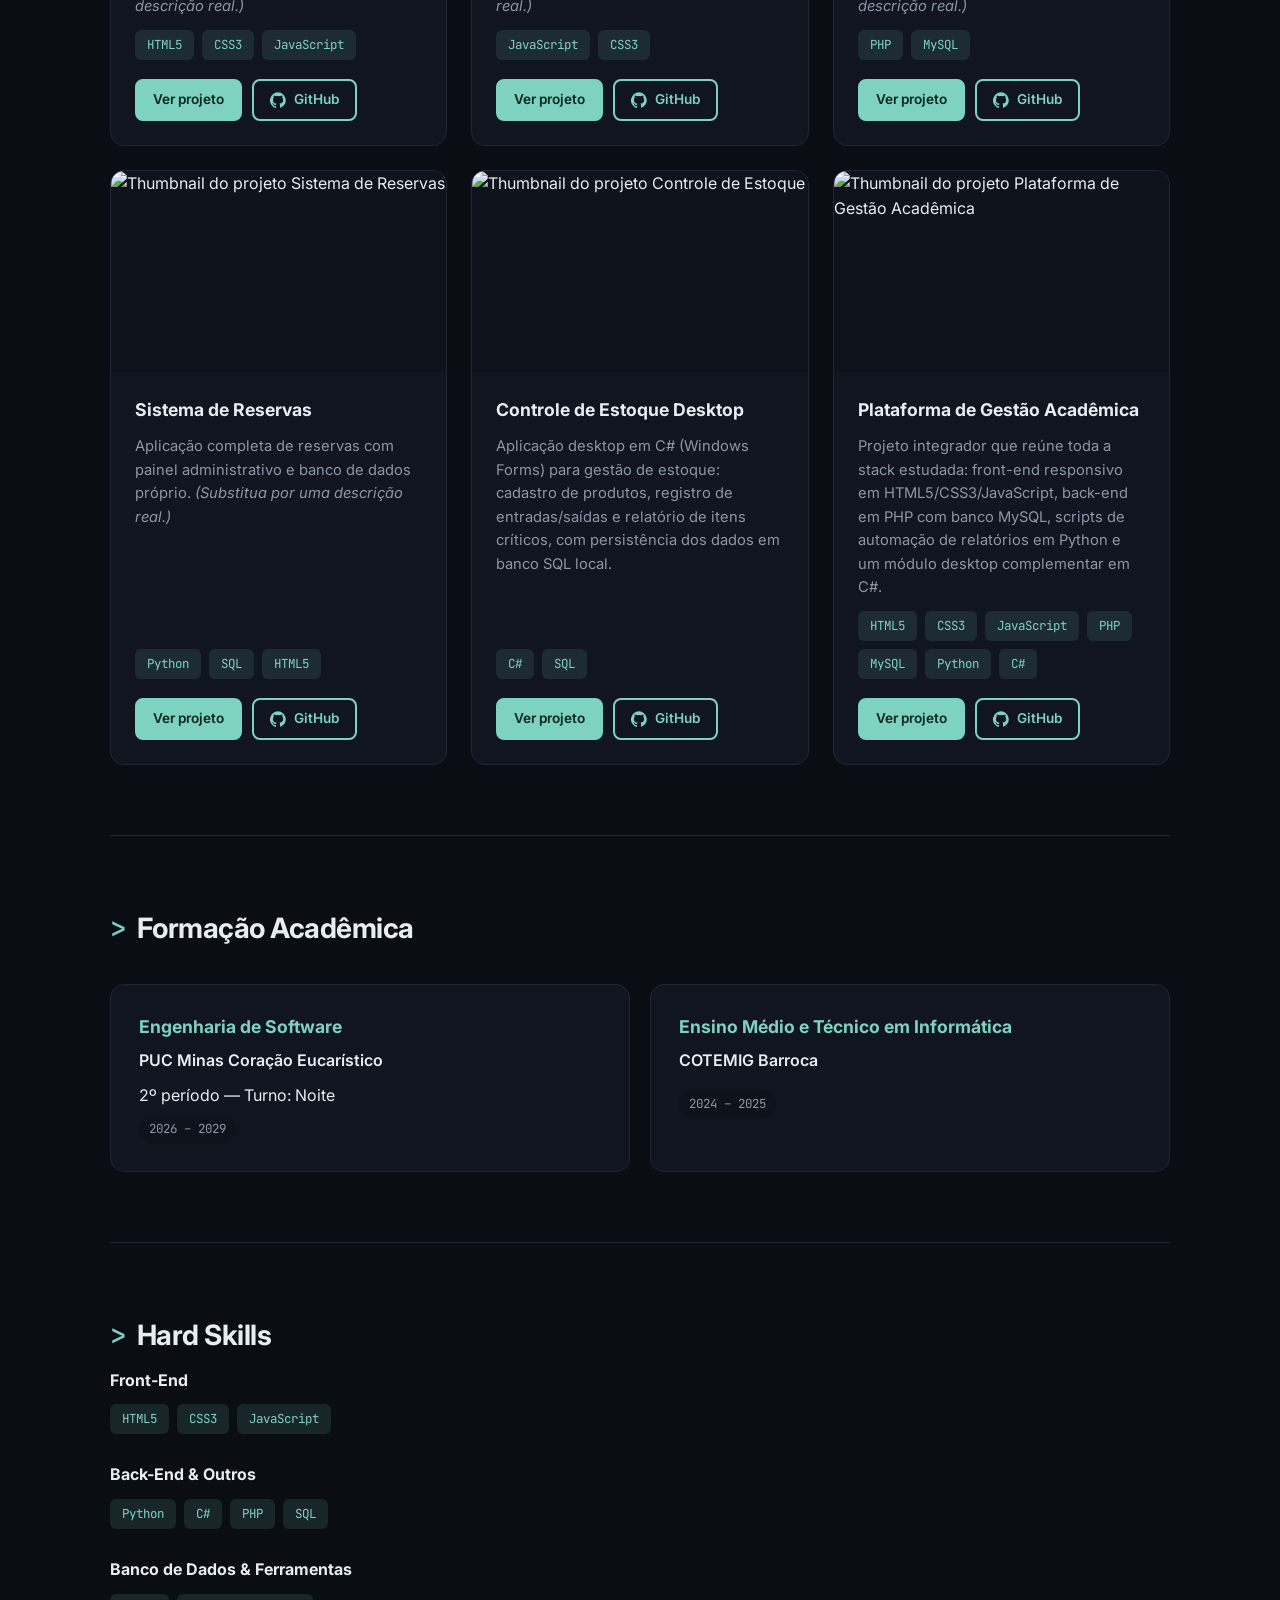
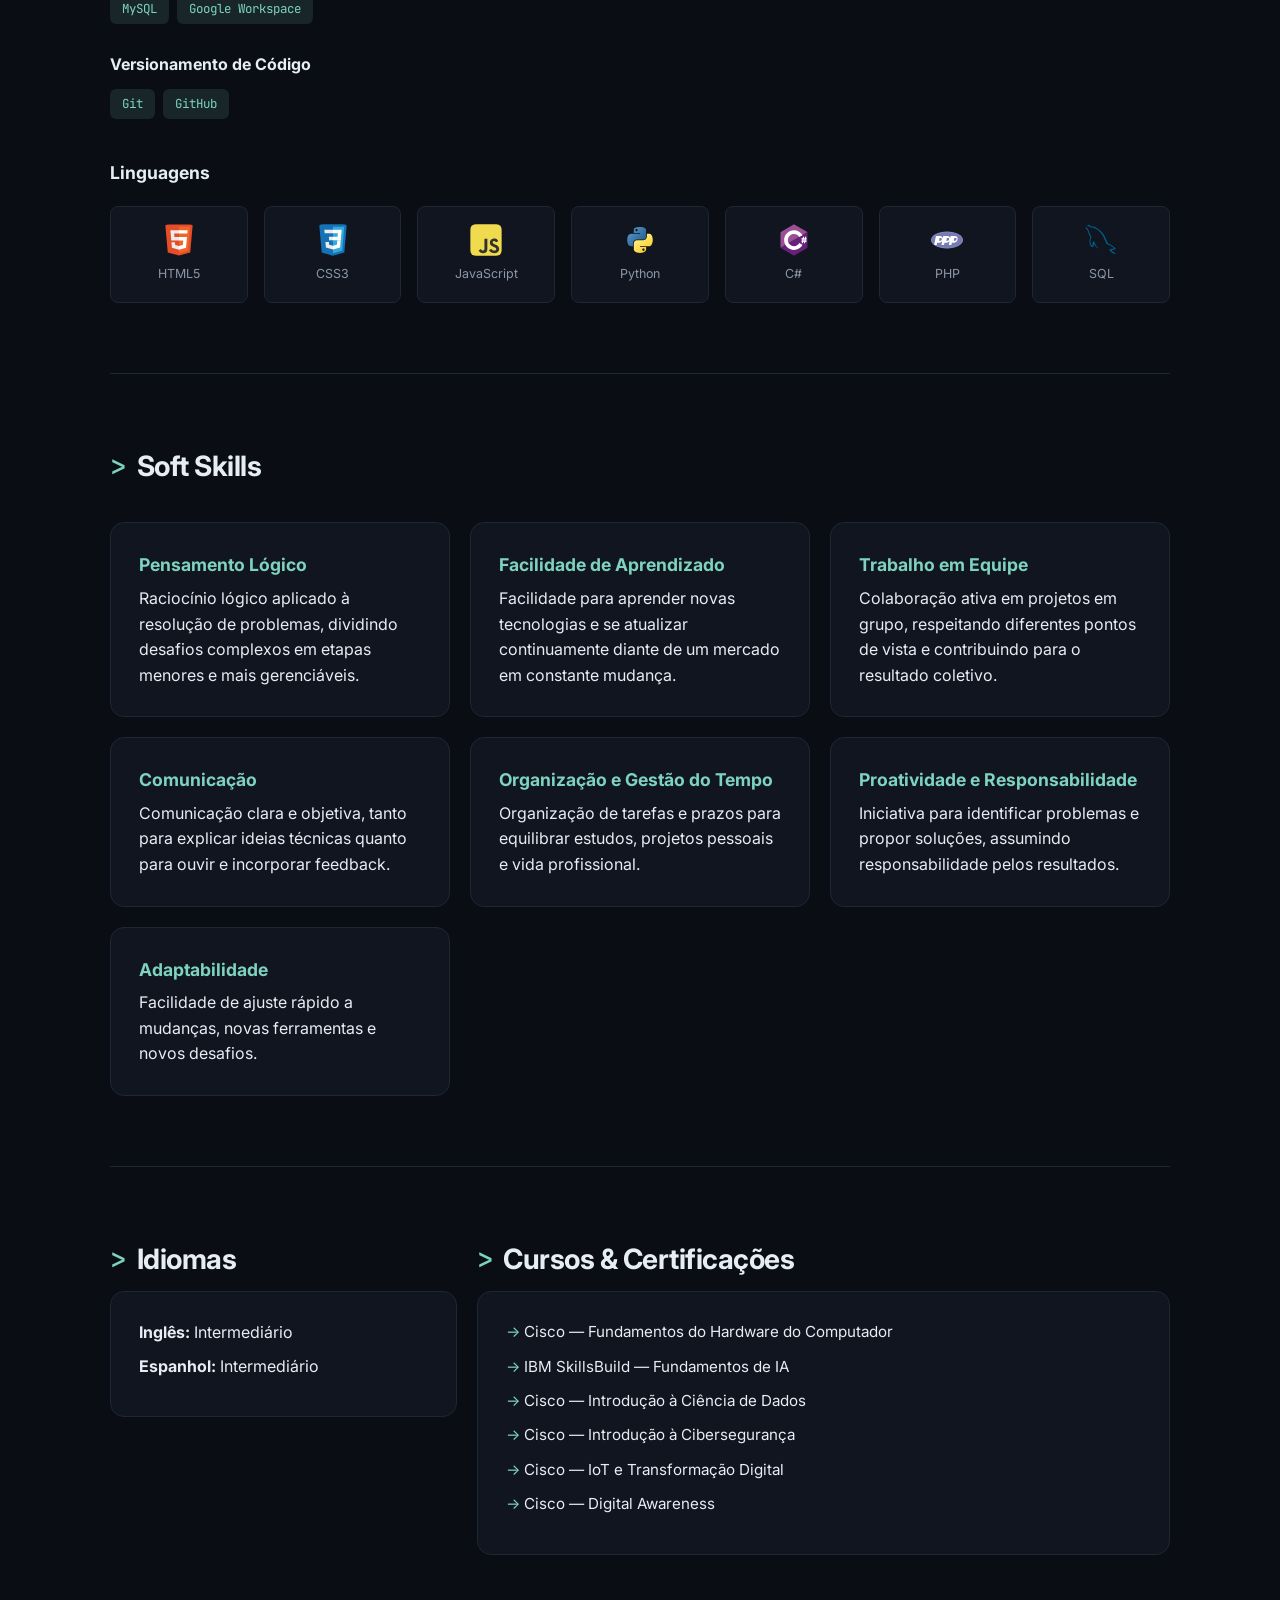
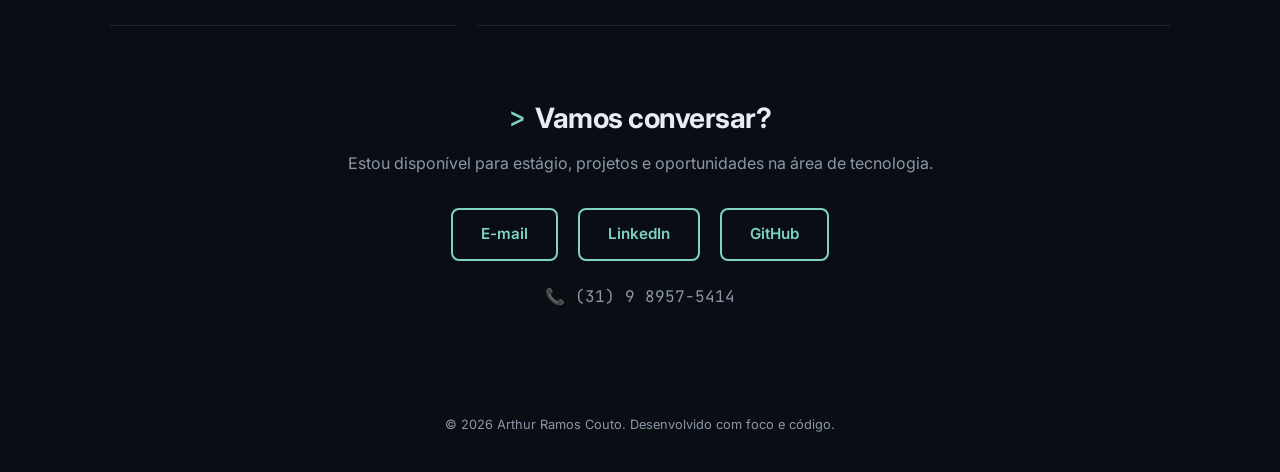
==== commit 25853814: "Atualiza projeto" ====
--- a/index.html
+++ b/index.html
@@ -268,7 +268,7 @@
                 <div class="skill-category reveal">
                     <h3>Banco de Dados &amp; Ferramentas</h3>
                     <div class="tags">
-                        <span>MySQL</span> <span>Wamp Server</span> <span>TerraER</span> <span>Google Workspace</span>
+                        <span>MySQL</span> <span>Google Workspace</span>
                     </div>
                 </div>
                 <div class="skill-category reveal">
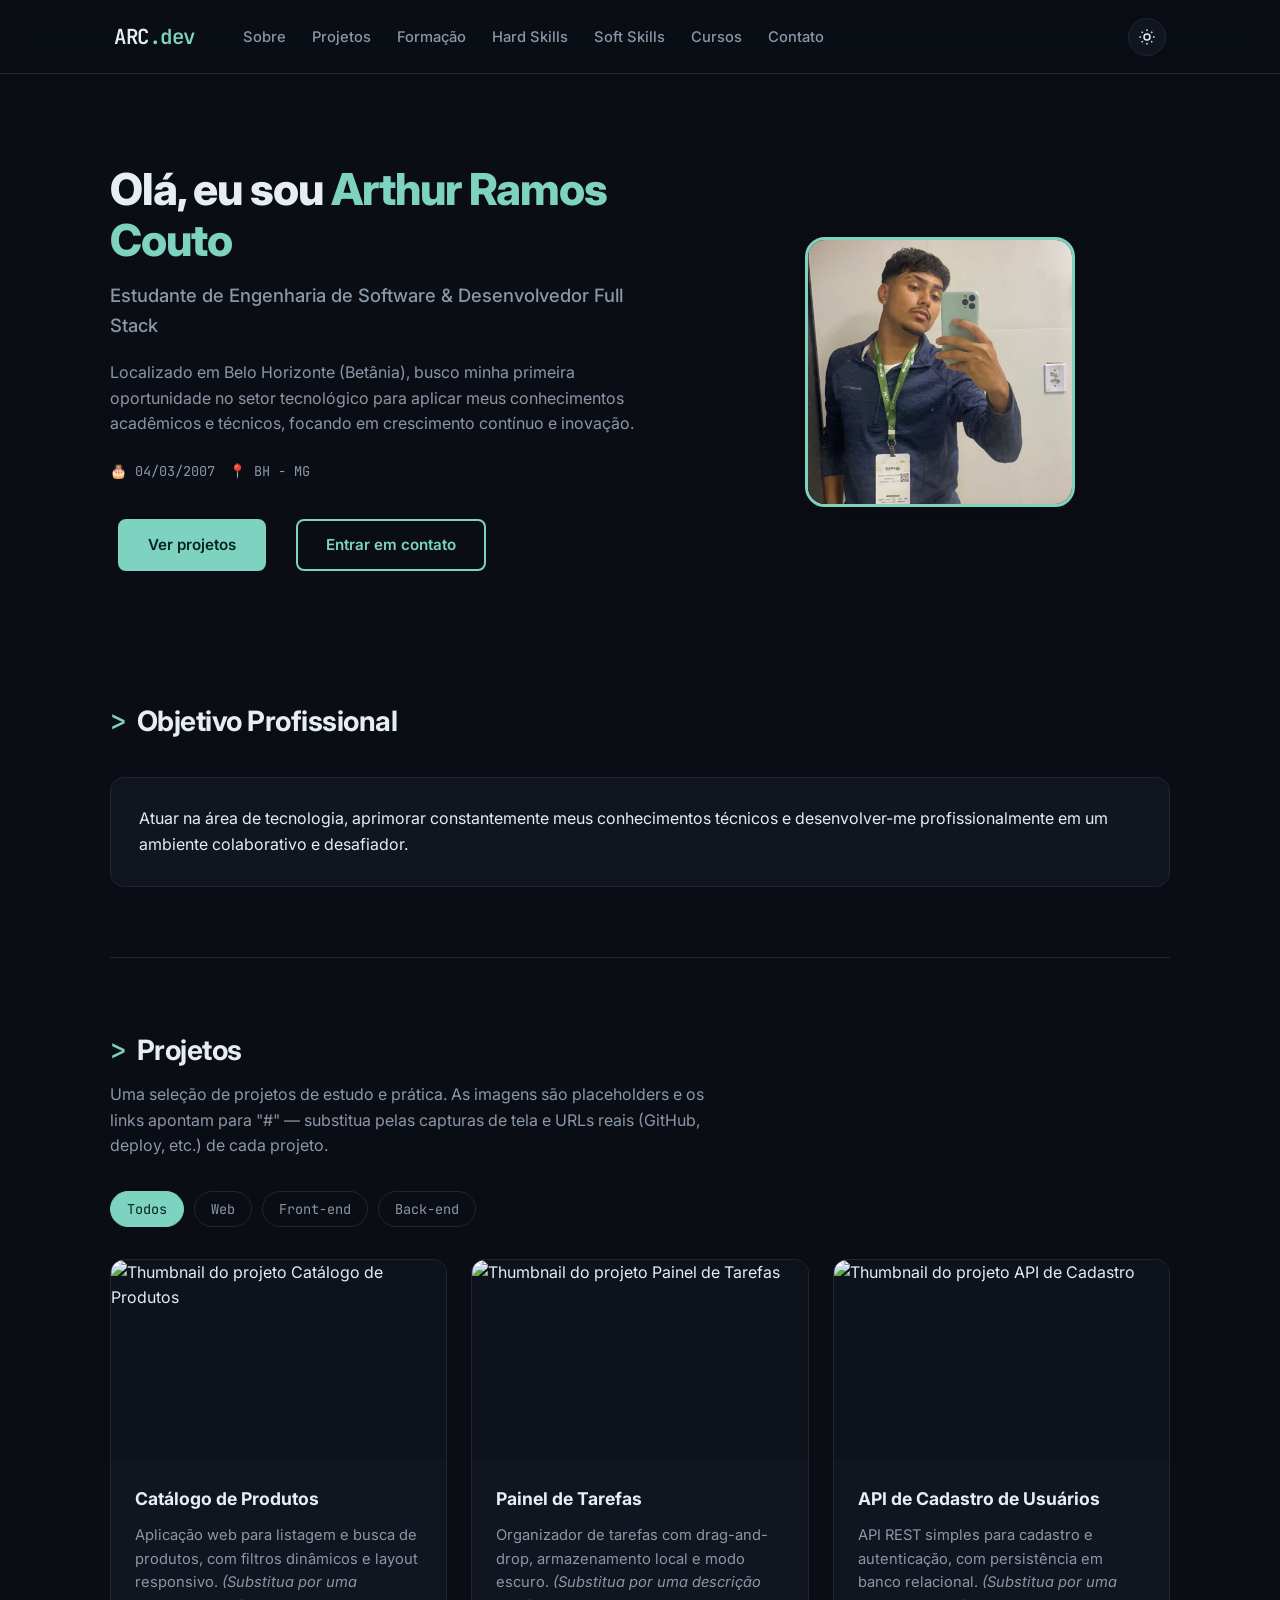
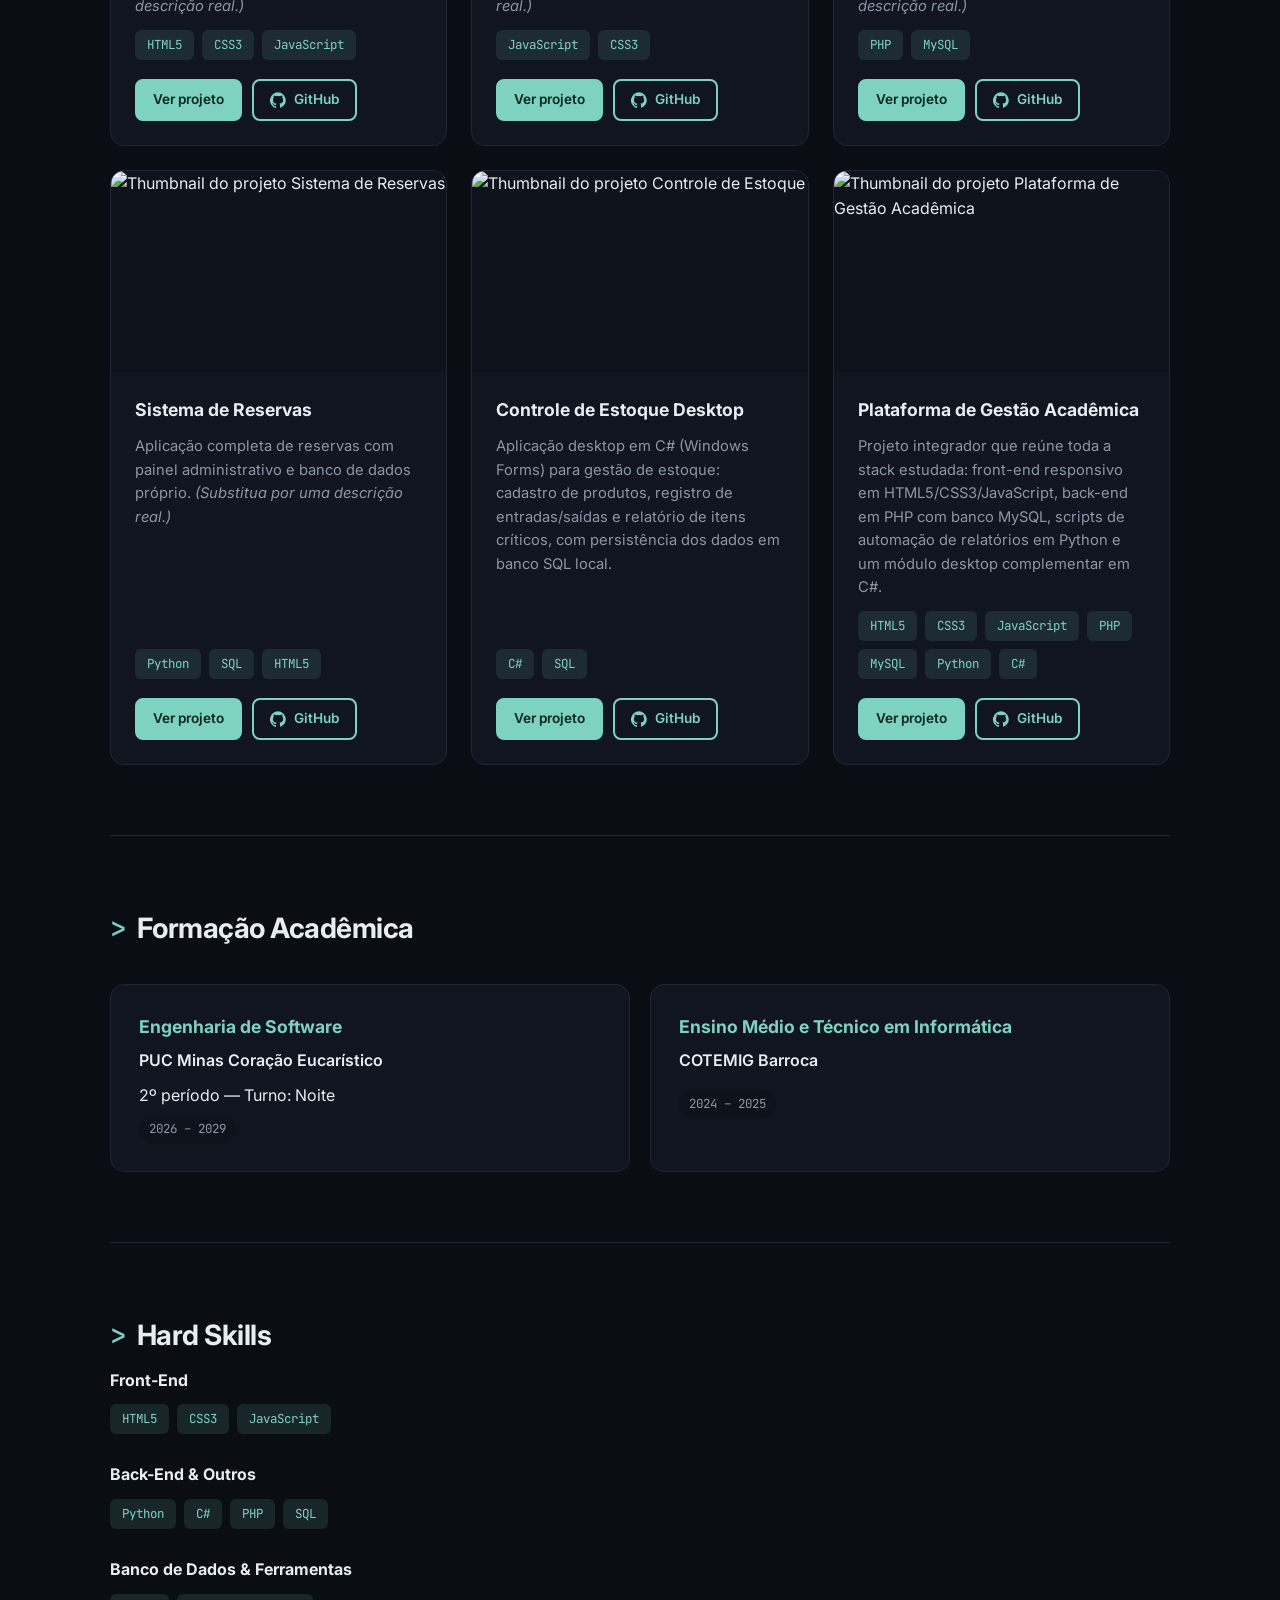
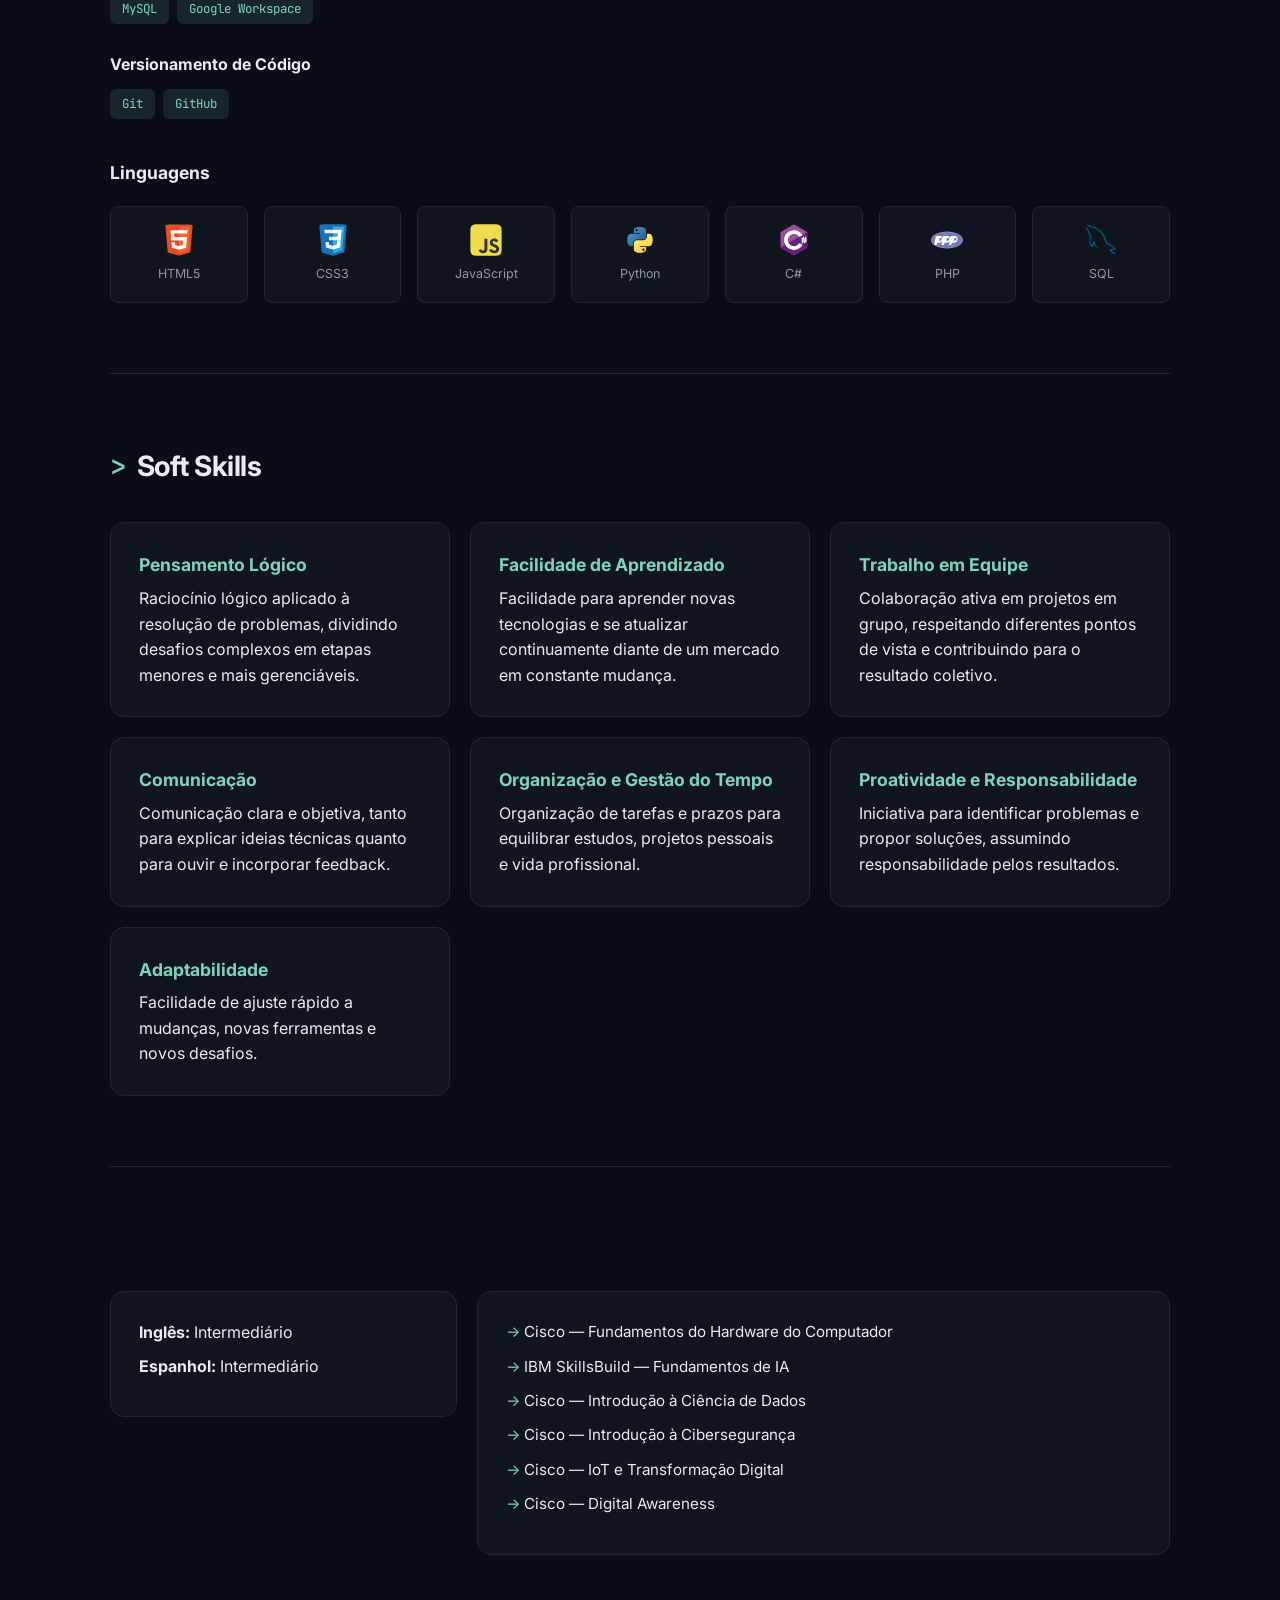
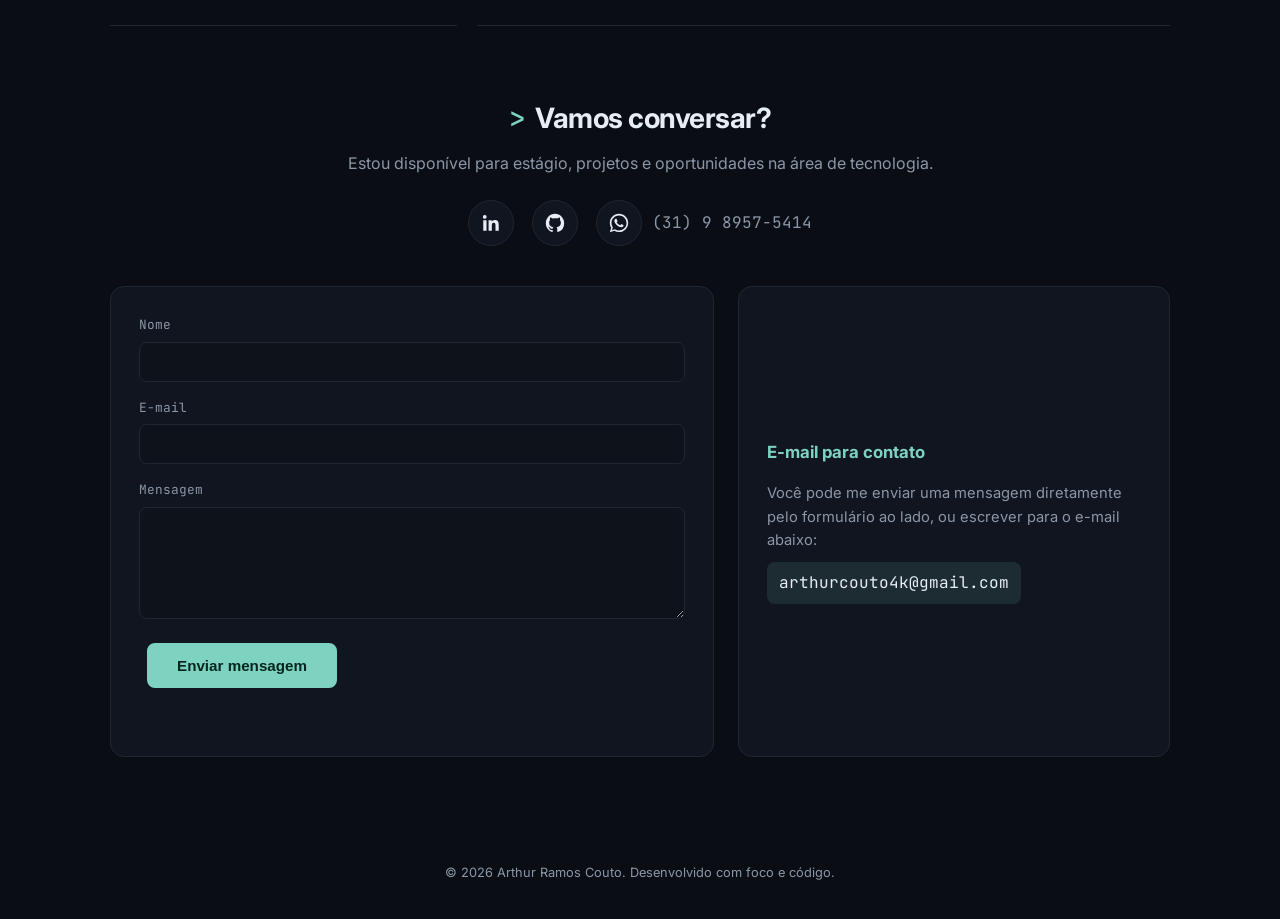
==== commit 3e7defc4: "Atualiza seção de contato do portfólio" ====
--- a/index.html
+++ b/index.html
@@ -7,7 +7,7 @@
     <meta name="description" content="Portfólio de Arthur Ramos Couto, estudante de Engenharia de Software em Belo Horizonte. Projetos, hard skills, soft skills e contato.">
     <meta name="theme-color" content="#0a0e14">
 
-    <!-- Open Graph / SEO básico -->
+    
     <meta property="og:title" content="Arthur Ramos Couto | Desenvolvedor em Formação">
     <meta property="og:description" content="Estudante de Engenharia de Software em busca da primeira oportunidade na área de tecnologia.">
     <meta property="og:type" content="website">
@@ -20,7 +20,7 @@
 </head>
 <body>
 
-    <!-- Pular para conteúdo: acessibilidade -->
+    
     <a href="#sobre" class="skip-link">Pular para o conteúdo</a>
 
     <header>
@@ -50,7 +50,7 @@
 
     <main class="container">
 
-        <!-- ============ HERO / SOBRE ============ -->
+        
         <section id="sobre" class="hero">
             <div class="hero-wrapper">
                 <div class="hero-content reveal">
@@ -76,7 +76,7 @@
             </div>
         </section>
 
-        <!-- ============ OBJETIVO ============ -->
+        
         <section id="objetivo" class="section">
             <h2 class="section-title reveal">Objetivo Profissional</h2>
             <div class="card-grid solo">
@@ -87,7 +87,7 @@
             </div>
         </section>
 
-        <!-- ============ PROJETOS (NOVA SEÇÃO) ============ -->
+        
         <section id="projetos" class="section">
             <h2 class="section-title reveal">Projetos</h2>
             <p class="section-subtitle reveal">
@@ -96,7 +96,7 @@
                 de cada projeto.
             </p>
 
-            <!-- Filtro de categorias -->
+            
             <div class="filters reveal" role="group" aria-label="Filtrar projetos por categoria">
                 <button class="filter-btn active" data-filter="all" type="button">Todos</button>
                 <button class="filter-btn" data-filter="web" type="button">Web</button>
@@ -231,7 +231,7 @@
             <p class="filter-empty" id="filterEmpty" hidden>Nenhum projeto encontrado para este filtro.</p>
         </section>
 
-        <!-- ============ FORMAÇÃO ============ -->
+        
         <section id="formacao" class="section">
             <h2 class="section-title reveal">Formação Acadêmica</h2>
             <div class="card-grid">
@@ -249,7 +249,7 @@
             </div>
         </section>
 
-        <!-- ============ COMPETÊNCIAS ============ -->
+       
         <section id="competencias" class="section">
             <h2 class="section-title reveal">Hard Skills</h2>
             <div class="skills-container">
@@ -279,7 +279,7 @@
                 </div>
             </div>
 
-            <!-- Tecnologias com ícones -->
+            
             <div class="tech-icons reveal">
                 <h3 class="tech-heading">Linguagens</h3>
                 <div class="tech-grid">
@@ -315,7 +315,7 @@
             </div>
         </section>
 
-        <!-- ============ SOFT SKILLS ============ -->
+        
         <section id="softskills" class="section">
             <h2 class="section-title reveal">Soft Skills</h2>
             <div class="card-grid">
@@ -350,7 +350,7 @@
             </div>
         </section>
 
-        <!-- ============ IDIOMAS & CURSOS ============ -->
+        
         <div class="two-columns">
             <section id="idiomas" class="section">
                 <h2 class="section-title reveal">Idiomas</h2>
@@ -377,36 +377,67 @@
             </section>
         </div>
 
-        <!-- ============ CONTATO ============ -->
-        <section id="contato" class="section contact">
-            <h2 class="section-title reveal">Vamos conversar?</h2>
-            <p class="section-subtitle reveal">Estou disponível para estágio, projetos e oportunidades na área de tecnologia.</p>
-            <div class="contact-links reveal">
-                
-                <a href="mailto:arthurcouto4k@gmail.com" 
-                    target="_blank"
-                    rel="noopener noreferrer"
-                    class="btn outline">
-                    E-mail
-                </a>
-
-                <a href="https://www.linkedin.com/in/arthurcouto"
-                   target="_blank"
-                   rel="noopener noreferrer"
-                   class="btn outline">
-                   LinkedIn
-                </a>
-
-                <a href="https://github.com/arthurcouto4k"
-                   target="_blank"
-                   rel="noopener noreferrer"
-                   class="btn outline">
-                   GitHub
-                </a>
-
-                <p class="phone">📞 (31) 9 8957-5414</p>
-            </div>
-        </section>
+        
+<section id="contato" class="section contact">
+    <h2 class="section-title reveal">Vamos conversar?</h2>
+    <p class="section-subtitle reveal">Estou disponível para estágio, projetos e oportunidades na área de tecnologia.</p>
+
+    <div class="contact-links reveal">
+
+        <a href="https://www.linkedin.com/in/arthurcouto"
+           target="_blank"
+           rel="noopener noreferrer"
+           class="icon-btn"
+           aria-label="Abrir meu perfil no LinkedIn">
+           <svg viewBox="0 0 24 24" fill="currentColor" aria-hidden="true"><path d="M20.45 20.45h-3.56v-5.58c0-1.33-.02-3.04-1.85-3.04-1.85 0-2.14 1.45-2.14 2.94v5.68H9.34V9h3.41v1.56h.05c.48-.9 1.63-1.85 3.36-1.85 3.6 0 4.27 2.37 4.27 5.45v6.29zM5.34 7.43a2.07 2.07 0 1 1 0-4.13 2.07 2.07 0 0 1 0 4.13zM7.12 20.45H3.56V9h3.56v11.45z"></path></svg>
+        </a>
+
+        <a href="https://github.com/arthurcouto4k"
+           target="_blank"
+           rel="noopener noreferrer"
+           class="icon-btn"
+           aria-label="Abrir meu perfil no GitHub">
+           <svg viewBox="0 0 24 24" fill="currentColor" aria-hidden="true"><path d="M12 2C6.48 2 2 6.58 2 12.19c0 4.49 2.87 8.3 6.84 9.64.5.1.68-.22.68-.49 0-.24-.01-.88-.01-1.72-2.78.62-3.37-1.37-3.37-1.37-.46-1.2-1.11-1.52-1.11-1.52-.91-.63.07-.62.07-.62 1 .07 1.53 1.05 1.53 1.05.89 1.56 2.34 1.11 2.91.85.09-.66.35-1.11.63-1.37-2.22-.26-4.56-1.14-4.56-5.06 0-1.12.39-2.03 1.03-2.75-.1-.26-.45-1.31.1-2.72 0 0 .84-.28 2.75 1.05a9.3 9.3 0 0 1 2.5-.34c.85 0 1.71.12 2.5.34 1.91-1.33 2.75-1.05 2.75-1.05.55 1.41.2 2.46.1 2.72.64.72 1.03 1.63 1.03 2.75 0 3.93-2.34 4.8-4.57 5.05.36.32.68.94.68 1.9 0 1.37-.01 2.47-.01 2.81 0 .27.18.6.69.49A10.02 10.02 0 0 0 22 12.19C22 6.58 17.52 2 12 2z"></path></svg>
+        </a>
+
+        <div class="phone-wrap">
+            <a href="https://wa.me/5531989575414"
+               target="_blank"
+               rel="noopener noreferrer"
+               class="icon-btn"
+               aria-label="Iniciar conversa no WhatsApp">
+               <svg viewBox="0 0 24 24" fill="currentColor" aria-hidden="true"><path d="M12.01 2C6.49 2 2.01 6.48 2.01 12c0 1.94.55 3.75 1.5 5.29L2 22l4.86-1.47a9.94 9.94 0 0 0 5.15 1.42h.01c5.52 0 10-4.48 10-10s-4.48-9.95-10.01-9.95zm0 18.18h-.01a8.2 8.2 0 0 1-4.18-1.15l-.3-.18-3.11.94.83-3.03-.2-.31a8.18 8.18 0 0 1-1.26-4.37c0-4.52 3.68-8.2 8.24-8.2 2.2 0 4.27.86 5.82 2.41a8.15 8.15 0 0 1 2.41 5.8c0 4.52-3.7 8.09-8.24 8.09zm4.52-6.14c-.25-.12-1.46-.72-1.68-.8-.23-.08-.39-.12-.56.12-.16.25-.64.8-.78.96-.14.16-.29.18-.53.06-.25-.12-1.05-.39-2-1.23-.74-.66-1.24-1.47-1.39-1.72-.14-.25-.02-.38.11-.5.11-.11.25-.29.37-.43.12-.14.16-.25.24-.41.08-.16.04-.31-.02-.43-.06-.12-.56-1.35-.77-1.85-.2-.48-.41-.42-.56-.43h-.48c-.16 0-.43.06-.66.31-.23.25-.86.84-.86 2.04 0 1.2.88 2.37 1 2.53.12.16 1.73 2.64 4.19 3.7.59.25 1.04.4 1.4.51.59.19 1.12.16 1.54.1.47-.07 1.46-.6 1.66-1.18.21-.58.21-1.07.14-1.18-.06-.11-.22-.17-.47-.29z"></path></svg>
+            </a>
+            <p class="phone">(31) 9 8957-5414</p>
+        </div>
+
+    </div>
+
+    <div class="contact-grid reveal">
+        <form class="contact-form" id="contactForm" action="https://formspree.io/f/xljrbpnv" method="POST">
+            <div class="form-group">
+                <label for="contactName">Nome</label>
+                <input type="text" id="contactName" name="name" required>
+            </div>
+            <div class="form-group">
+                <label for="contactEmail">E-mail</label>
+                <input type="email" id="contactEmail" name="email" required>
+            </div>
+            <div class="form-group">
+                <label for="contactMessage">Mensagem</label>
+                <textarea id="contactMessage" name="message" rows="5" required></textarea>
+            </div>
+            <button type="submit" class="btn">Enviar mensagem</button>
+            <p class="form-status" id="formStatus" role="status" aria-live="polite"></p>
+        </form>
+
+        <div class="contact-email-info card">
+            <h3>E-mail para contato</h3>
+            <p>Você pode me enviar uma mensagem diretamente pelo formulário ao lado, ou escrever para o e-mail abaixo:</p>
+            <a href="mailto:arthurcouto4k@gmail.com" class="email-link">arthurcouto4k@gmail.com</a>
+        </div>
+    </div>
+</section>
 
     </main>
 
@@ -414,7 +445,7 @@
         <p>&copy; 2026 Arthur Ramos Couto. Desenvolvido com foco e código.</p>
     </footer>
 
-    <!-- Botão Voltar ao Topo -->
+    
     <button id="backToTop" class="back-to-top" type="button" aria-label="Voltar ao topo">
         <svg viewBox="0 0 24 24" fill="none" stroke="currentColor" stroke-width="2" aria-hidden="true"><path d="M12 19V5M5 12l7-7 7 7"></path></svg>
     </button>
--- a/style.css
+++ b/style.css
@@ -1,11 +1,6 @@
-/* =========================================================
-   DESIGN TOKENS
-   Paleta: fundo grafite frio + acentos ciano-menta e âmbar,
-   inspirada em terminais de código. Tipografia: Inter (corpo/
-   display) + JetBrains Mono (labels, tags, dados técnicos).
-   ========================================================= */
+
 :root {
-    /* Tema escuro (padrão) */
+    
     --bg-color: #0a0e14;
     --bg-color-alt: #0d121b;
     --card-bg: #10151f;
@@ -30,7 +25,7 @@
     --transition: all 0.25s ease;
 }
 
-/* Tema claro */
+
 [data-theme="light"] {
     --bg-color: #f7f8fa;
     --bg-color-alt: #ffffff;
@@ -47,9 +42,7 @@
     --shadow-lift: 0 20px 40px -20px rgba(31, 158, 133, 0.25);
 }
 
-/* =========================================================
-   RESET & BASE
-   ========================================================= */
+
 * {
     margin: 0;
     padding: 0;
@@ -84,7 +77,7 @@
     padding: 0 20px;
 }
 
-/* Link de acessibilidade: pular para conteúdo */
+
 .skip-link {
     position: absolute;
     left: -999px;
@@ -102,7 +95,7 @@
     top: 16px;
 }
 
-/* Foco visível para navegação por teclado */
+
 a:focus-visible,
 button:focus-visible {
     outline: 2px solid var(--accent);
@@ -110,9 +103,7 @@
     border-radius: 4px;
 }
 
-/* =========================================================
-   HEADER & NAV
-   ========================================================= */
+
 header {
     background-color: var(--header-bg);
     backdrop-filter: blur(12px);
@@ -165,7 +156,7 @@
     color: var(--accent);
 }
 
-/* Botão de alternância de tema */
+
 .theme-toggle {
     background: var(--card-bg);
     border: 1px solid var(--card-border);
@@ -196,7 +187,7 @@
 [data-theme="light"] .icon-sun { display: none; }
 [data-theme="light"] .icon-moon { display: block; }
 
-/* Hambúrguer (mobile) */
+
 .hamburger {
     display: none;
     flex-direction: column;
@@ -224,9 +215,7 @@
 .hamburger.active span:nth-child(2) { opacity: 0; }
 .hamburger.active span:nth-child(3) { transform: translateY(-7px) rotate(-45deg); }
 
-/* =========================================================
-   HERO
-   ========================================================= */
+
 .hero {
     padding: 90px 0 50px;
 }
@@ -301,9 +290,7 @@
     transform: scale(1.03) rotate(-1deg);
 }
 
-/* =========================================================
-   SECTIONS & CARDS
-   ========================================================= */
+
 .section {
     padding: 70px 0;
     border-bottom: 1px solid var(--card-border);
@@ -383,9 +370,7 @@
     margin-bottom: 0.5rem;
 }
 
-/* =========================================================
-   PROJETOS
-   ========================================================= */
+
 .filters {
     display: flex;
     gap: 10px;
@@ -495,9 +480,7 @@
     padding: 2rem 0;
 }
 
-/* =========================================================
-   TAGS
-   ========================================================= */
+
 .tags {
     display: flex;
     flex-wrap: wrap;
@@ -523,9 +506,7 @@
     color: #ffffff;
 }
 
-/* =========================================================
-   COMPETÊNCIAS / SKILLS
-   ========================================================= */
+
 .skills-container {
     display: flex;
     flex-direction: column;
@@ -538,7 +519,7 @@
     font-size: 1rem;
 }
 
-/* Ícones de tecnologia */
+
 .tech-heading {
     font-size: 1.1rem;
     margin-bottom: 1.2rem;
@@ -575,9 +556,7 @@
     transform: translateY(-3px);
 }
 
-/* =========================================================
-   DUAS COLUNAS (IDIOMAS / CURSOS)
-   ========================================================= */
+
 .two-columns {
     display: grid;
     grid-template-columns: 1fr 2fr;
@@ -602,9 +581,7 @@
     color: var(--accent);
 }
 
-/* =========================================================
-   CONTATO
-   ========================================================= */
+
 .contact {
     text-align: center;
     border-bottom: none;
@@ -674,9 +651,7 @@
     font-size: 0.8rem;
 }
 
-/* =========================================================
-   BOTÃO VOLTAR AO TOPO
-   ========================================================= */
+
 .back-to-top {
     position: fixed;
     bottom: 26px;
@@ -712,9 +687,8 @@
     height: 20px;
 }
 
-/* =========================================================
-   SCROLL REVEAL (estado inicial; JS adiciona .is-visible)
-   ========================================================= */
+
+
 .reveal {
     opacity: 0;
     transform: translateY(18px);
@@ -726,7 +700,7 @@
     transform: translateY(0);
 }
 
-/* Respeita preferência por menos movimento */
+
 @media (prefers-reduced-motion: reduce) {
     *, *::before, *::after {
         animation-duration: 0.01ms !important;
@@ -736,9 +710,7 @@
     }
 }
 
-/* =========================================================
-   RESPONSIVIDADE
-   ========================================================= */
+
 @media (max-width: 900px) {
     .two-columns {
         grid-template-columns: 1fr;
@@ -809,3 +781,164 @@
     .hero { padding: 70px 0 40px; }
     .btn { padding: 11px 22px; font-size: 0.9rem; }
 }
+
+
+.contact .contact-links {
+    display: flex;
+    align-items: center;
+    justify-content: center;
+    gap: 18px;
+    flex-wrap: wrap;
+}
+
+.icon-btn {
+    background: var(--card-bg);
+    border: 1px solid var(--card-border);
+    color: var(--text-primary);
+    width: 46px;
+    height: 46px;
+    border-radius: 50%;
+    display: flex;
+    align-items: center;
+    justify-content: center;
+    transition: var(--transition);
+    text-decoration: none;
+}
+
+.icon-btn svg {
+    width: 22px;
+    height: 22px;
+}
+
+.icon-btn:hover {
+    border-color: var(--accent);
+    color: var(--accent);
+    transform: translateY(-3px);
+    box-shadow: var(--shadow-lift);
+}
+
+.contact .phone-wrap {
+    display: flex;
+    align-items: center;
+    gap: 10px;
+}
+
+.contact .phone-wrap .phone {
+    margin-top: 0;
+}
+
+.contact-grid {
+    display: grid;
+    grid-template-columns: 1.4fr 1fr;
+    gap: 24px;
+    margin-top: 2.5rem;
+    text-align: left;
+}
+
+.contact-form {
+    background: var(--card-bg);
+    border: 1px solid var(--card-border);
+    border-radius: var(--radius-md);
+    padding: 1.75rem;
+    display: flex;
+    flex-direction: column;
+    gap: 1rem;
+}
+
+.contact-form .form-group {
+    display: flex;
+    flex-direction: column;
+    gap: 6px;
+}
+
+.contact-form label {
+    font-family: var(--font-mono);
+    font-size: 0.8rem;
+    color: var(--text-secondary);
+}
+
+.contact-form input,
+.contact-form textarea {
+    background: var(--bg-color-alt);
+    border: 1px solid var(--card-border);
+    border-radius: var(--radius-sm);
+    padding: 10px 12px;
+    color: var(--text-primary);
+    font-family: var(--font-display);
+    font-size: 0.92rem;
+    resize: vertical;
+    transition: var(--transition);
+}
+
+.contact-form input:focus,
+.contact-form textarea:focus {
+    outline: none;
+    border-color: var(--accent);
+}
+
+.contact-form .btn {
+    align-self: flex-start;
+}
+
+.contact-form .form-status {
+    font-size: 0.85rem;
+    color: var(--text-secondary);
+    min-height: 1.2em;
+}
+
+.contact-form .form-status.success {
+    color: var(--accent);
+}
+
+.contact-form .form-status.error {
+    color: var(--danger);
+}
+
+.contact-email-info {
+    display: flex;
+    flex-direction: column;
+    justify-content: center;
+    gap: 0.6rem;
+    text-align: left;
+}
+
+.contact-email-info h3 {
+    color: var(--accent);
+    font-size: 1.05rem;
+}
+
+.contact-email-info p {
+    color: var(--text-secondary);
+    font-size: 0.92rem;
+}
+
+.contact-email-info .email-link {
+    font-family: var(--font-mono);
+    color: var(--text-primary);
+    text-decoration: none;
+    background: var(--accent-soft);
+    padding: 8px 12px;
+    border-radius: var(--radius-sm);
+    width: fit-content;
+    transition: var(--transition);
+}
+
+.contact-email-info .email-link:hover {
+    background: var(--accent);
+    color: #06251f;
+}
+
+[data-theme="light"] .contact-email-info .email-link:hover {
+    color: #ffffff;
+}
+
+@media (max-width: 768px) {
+    .contact-grid {
+        grid-template-columns: 1fr;
+    }
+
+    .contact-form .btn {
+        align-self: stretch;
+        justify-content: center;
+    }
+}
